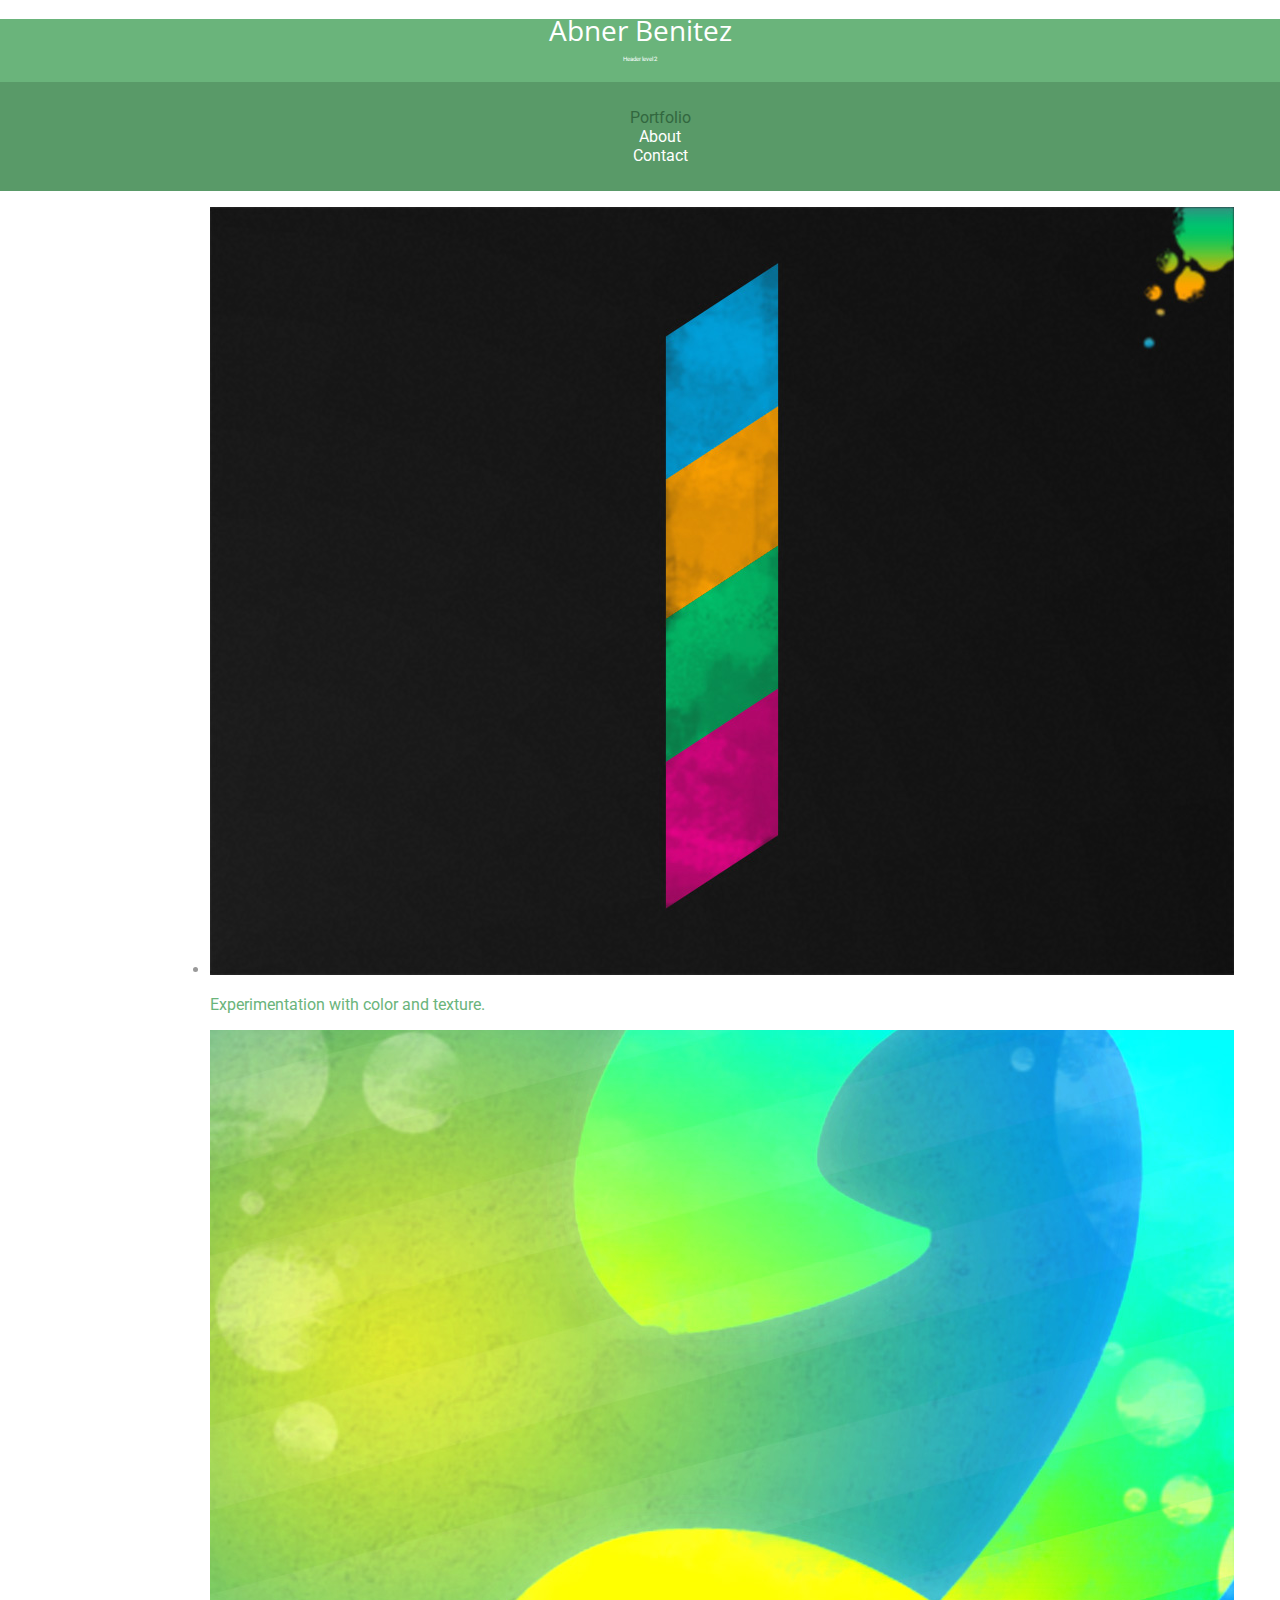
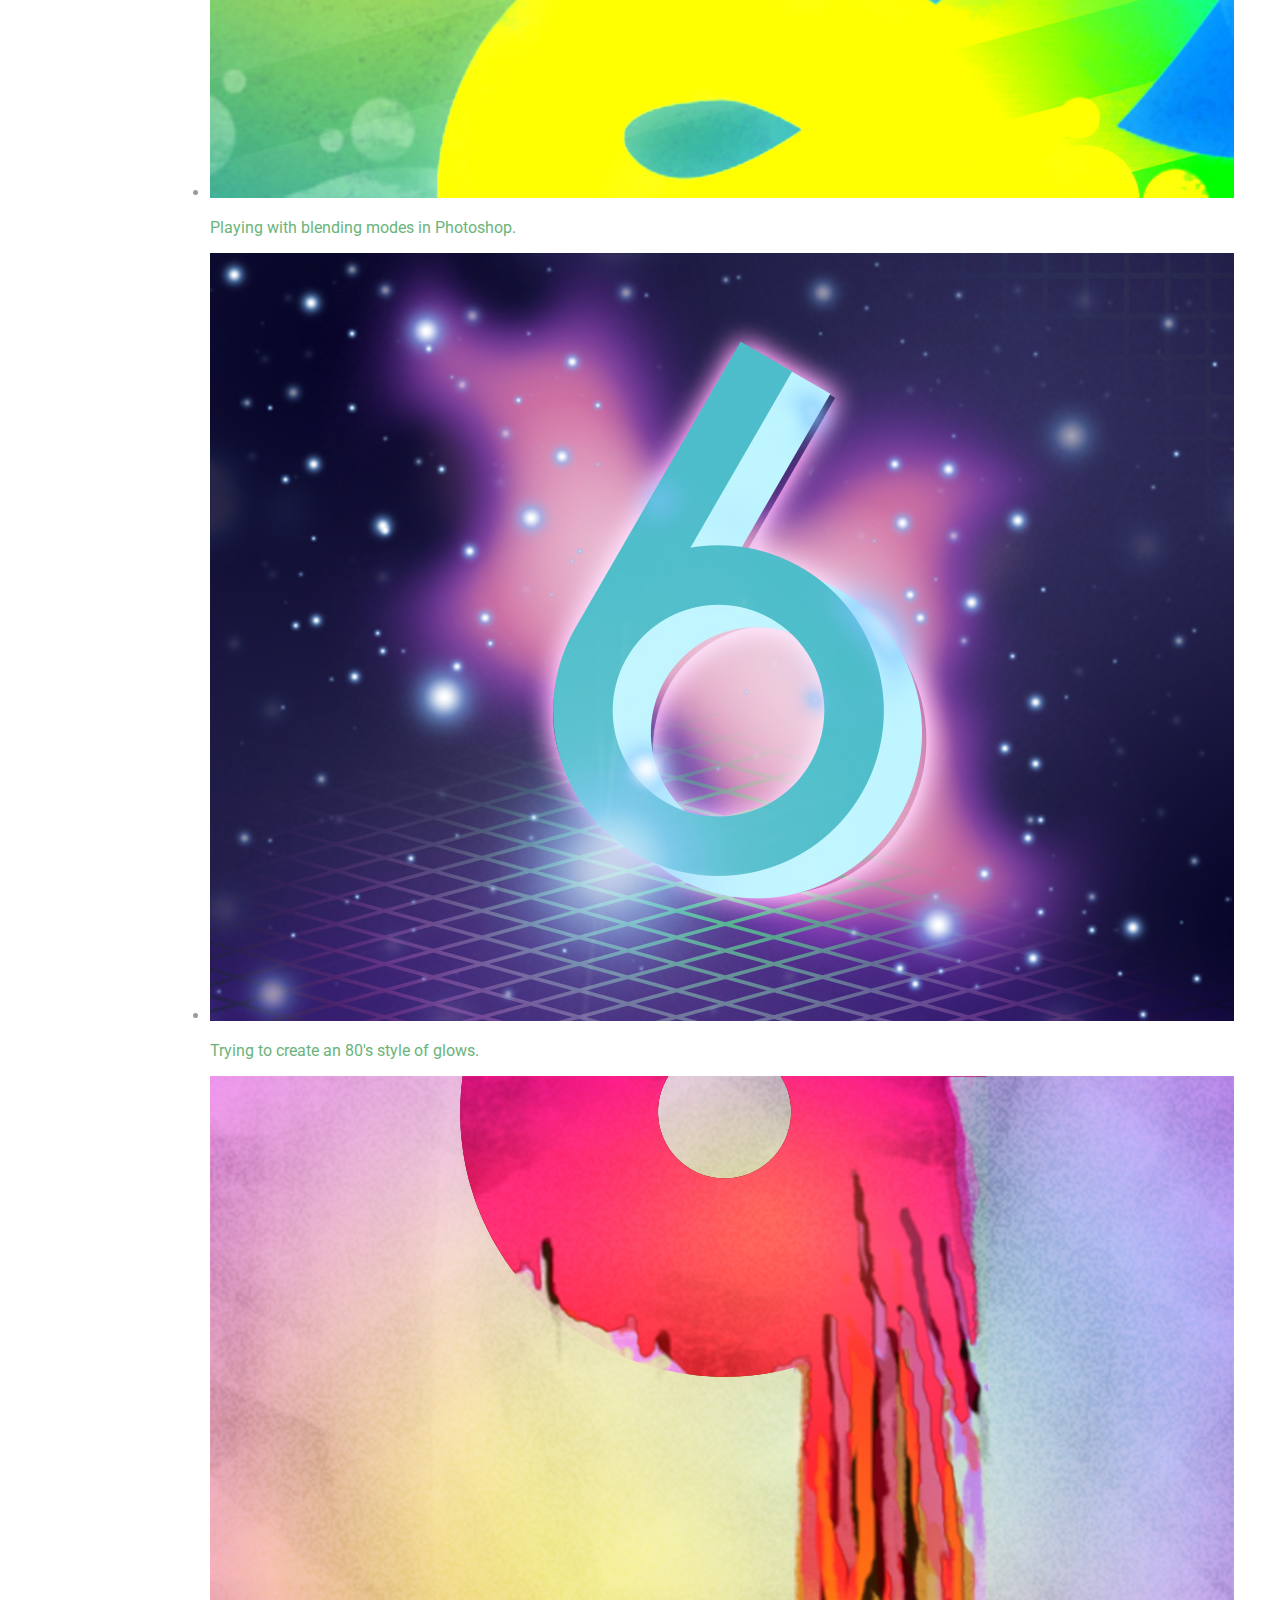
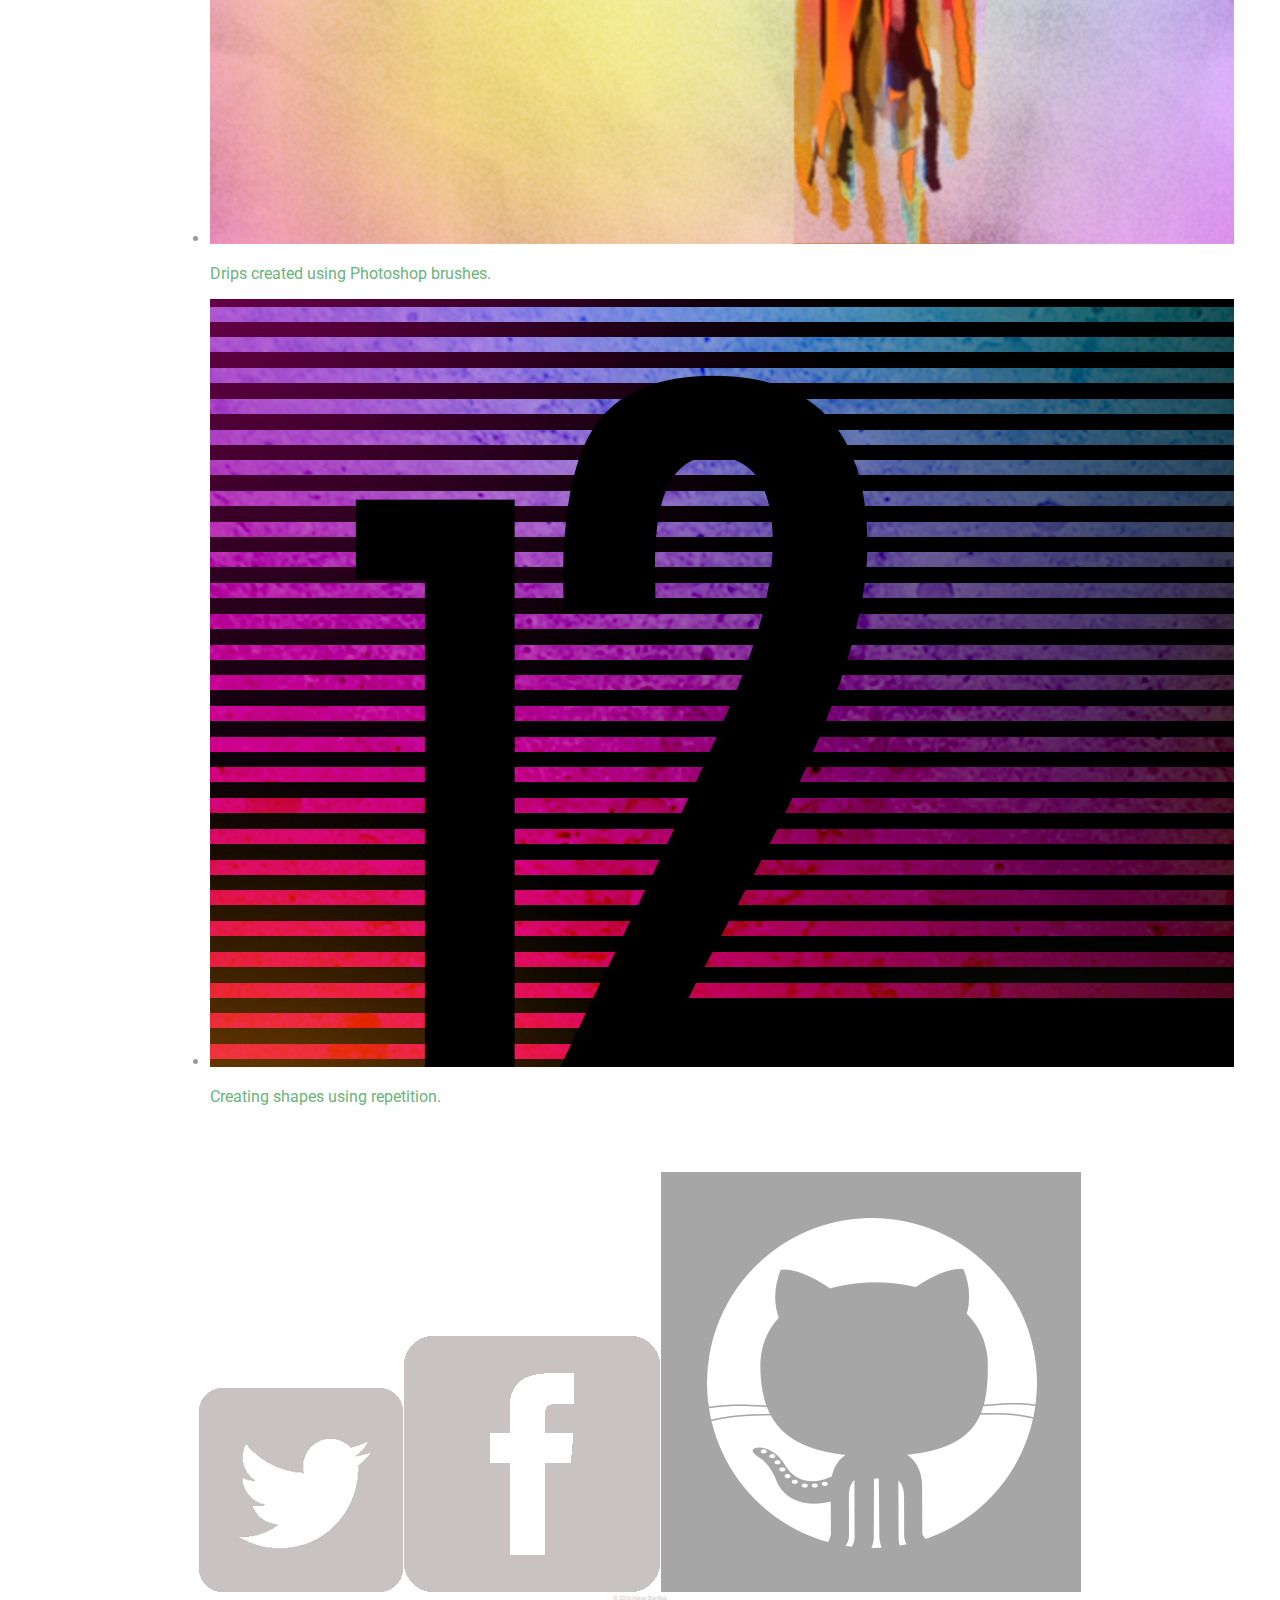
==== index.html @ 10f410db "Init commit" ====
<!DOCTYPE html>
<html>
  <head>
    <meta charset="utf-8">
    <title>Abner Benitez | Title</title>
    <link rel="stylesheet" href="css/normalize.css">
		<link href="https://fonts.googleapis.com/css?family=Open+Sans:400,400i,700,700i,800|Roboto" rel="stylesheet">
    <link rel="stylesheet" href="css/main.css">
  </head>
  <body>
    <header>
      <a href="index.html" id="logo">
        <h1>Abner Benitez</h1>
        <h2>Header level 2</h2>
      </a>
      <nav>
        <ul>
          <li><a href="index.html" class="selected">Portfolio</a></li>
          <li><a href="about.html">About</a></li>
          <li><a href="contact.html">Contact</a></li>
        </ul>
      </nav>
    </header>
    <div id="wrapper">
      <section>
        <ul>
          <li>
            <a href="img/numbers-01.jpg">
              <img src="img/numbers-01.jpg" alt="">
              <p>Experimentation with color and texture.</p>
            </a>
          </li>
          <li>
            <a href="img/numbers-02.jpg">
              <img src="img/numbers-02.jpg" alt="">
              <p>Playing with blending modes in Photoshop.</p>
            </a>
          </li>
          <li>
            <a href="img/numbers-06.jpg">
              <img src="img/numbers-06.jpg" alt="">
              <p>Trying to create an 80's style of glows.</p>
            </a>
          </li>
          <li>
            <a href="img/numbers-09.jpg">
              <img src="img/numbers-09.jpg" alt="">
              <p>Drips created using Photoshop brushes.</p>
            </a>
          </li>
          <li>
            <a href="img/numbers-12.jpg">
              <img src="img/numbers-12.jpg" alt="">
              <p>Creating shapes using repetition.</p>
            </a>
          </li>
        </ul>
      </section>
      <footer>
        <a href="http://twitter.com/abnerd_3"><img src="img/twitter-wrap.png" alt="Twitter Logo"></a>
        <a href="http://facebook.com/"><img src="img/facebook-wrap.png" alt="Facebook Logo"></a>
        <a href="http://github.com/Abner3"><img src="img/github-wrap.png" alt="GitHub Logo"></a>
        <p>&copy; 2016 Abner Benitez</p>
      </footer>
    </div>
  </body>
</html>
---- css/main.css ----
/*************************
GENERAL
*************************/

body
{
	font-family: 'Roboto', sans-serif;
}

#wrapper {
  max-width: 940px;
  margin: 0 auto;
  padding: 0 5%;
}

a {
  text-decoration: none;
}



/*************************
HEADING
*************************/

#logo {
  text-align: center;
  margin: 0;
}

h1
{
	font-family: 'Open Sans', sans-serif;
	margin: 15px, 0;
	font-size: 1.75em;
	font-weight: normal;
	line-height: 0.8em;
}

h2
{
	font-size: 0.05em;
	margin: -5px 0 0;
	font-weight: normal;
}



/*************************
FOOTER
*************************/

footer
{
	font-size: 0.05em;
	text-align: center;
	padding-top: 50px;
	color: #ccc;
}



/*************************
NAVIGATION
*************************/

nav
{
	text-align: center;
	padding: 10px 0;
	margin: 20px 0 0;
}



/*************************
COLORS
*************************/

/* site body */
body
{
	background-color: #fff;
	color: #999;
}

/* green header */
header {
	background: #6ab47b;
	border-color: #599a68;
}

/* nav background on mobile */
nav
{
	background: #599a68;
}

/* logo text */
h1, h2 {
  color: #fff;
}

/* links */
a {
  color: #6ab47b;
}

/* nav link */
nav a, nav a:visited
{	
	color: #fff;
}

/* selected nav link */
nav a.selected, nav a:hover
{
	color: #32673f;
}
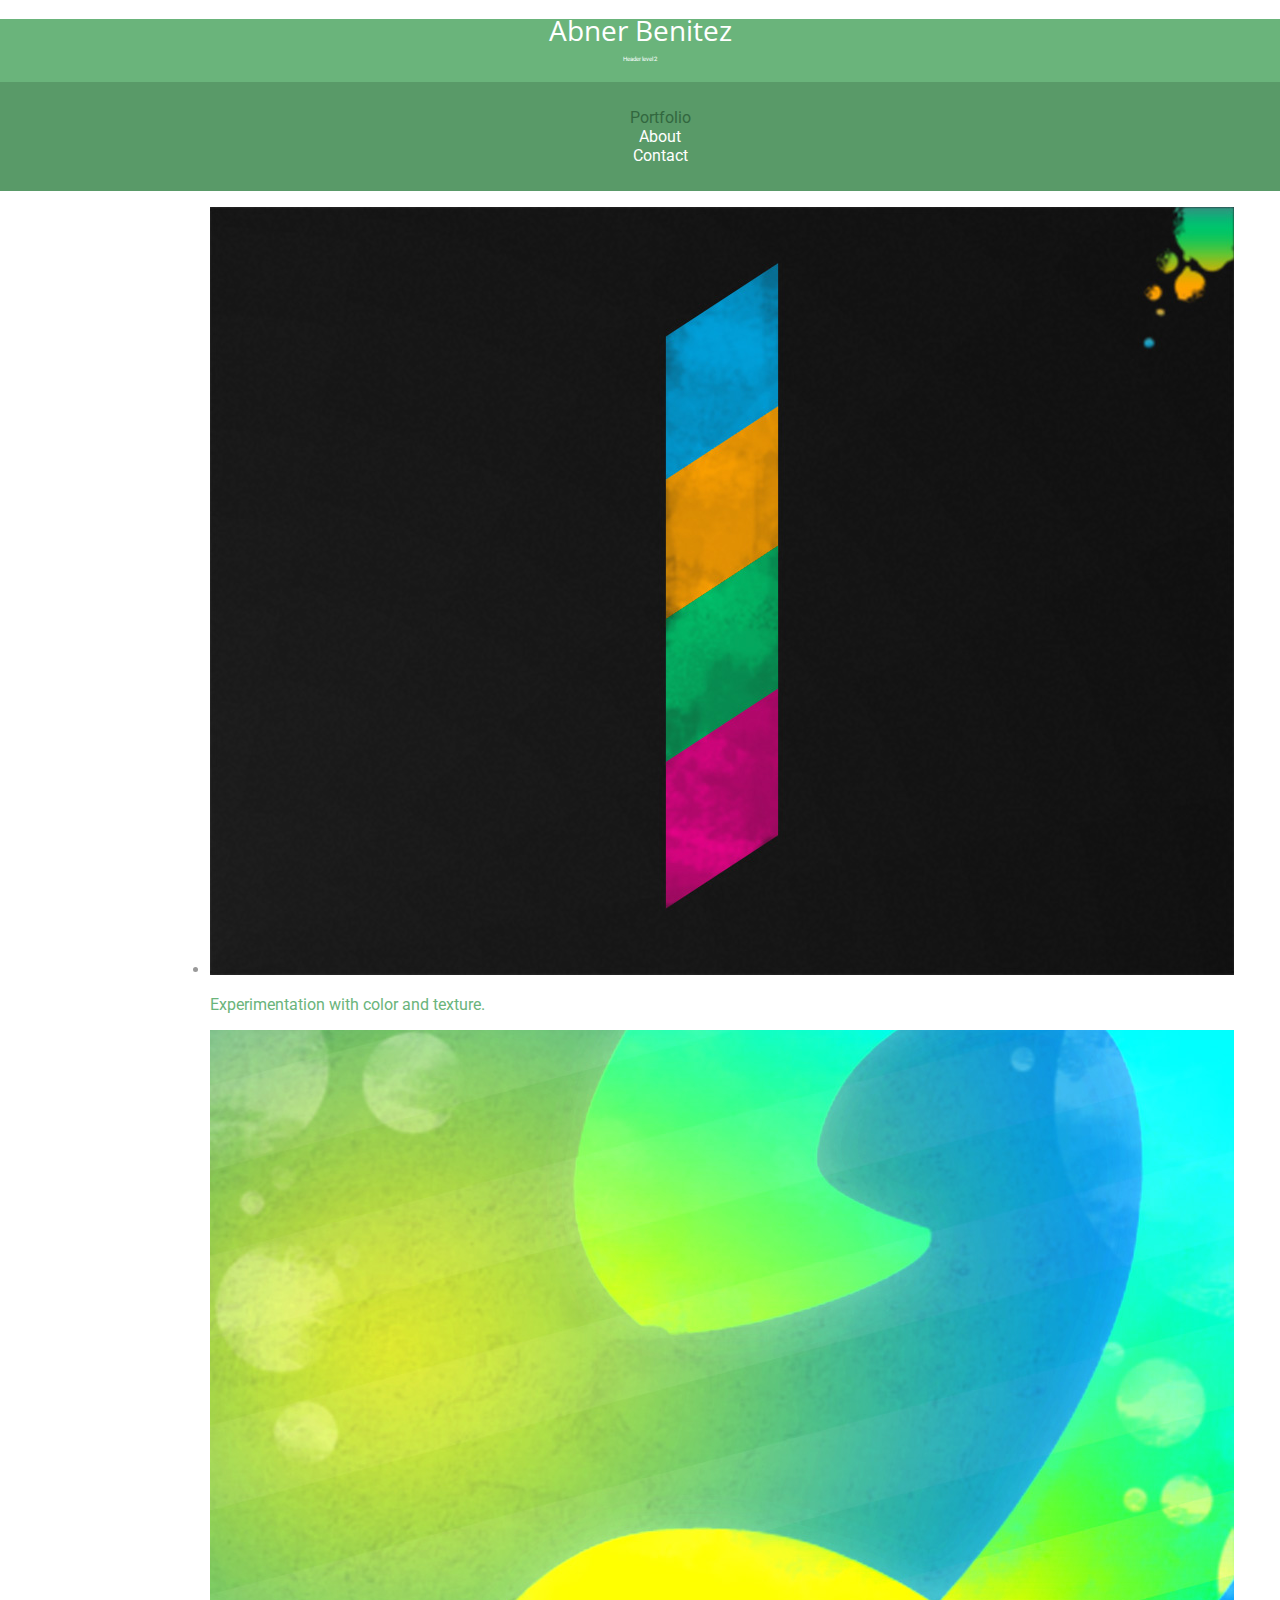
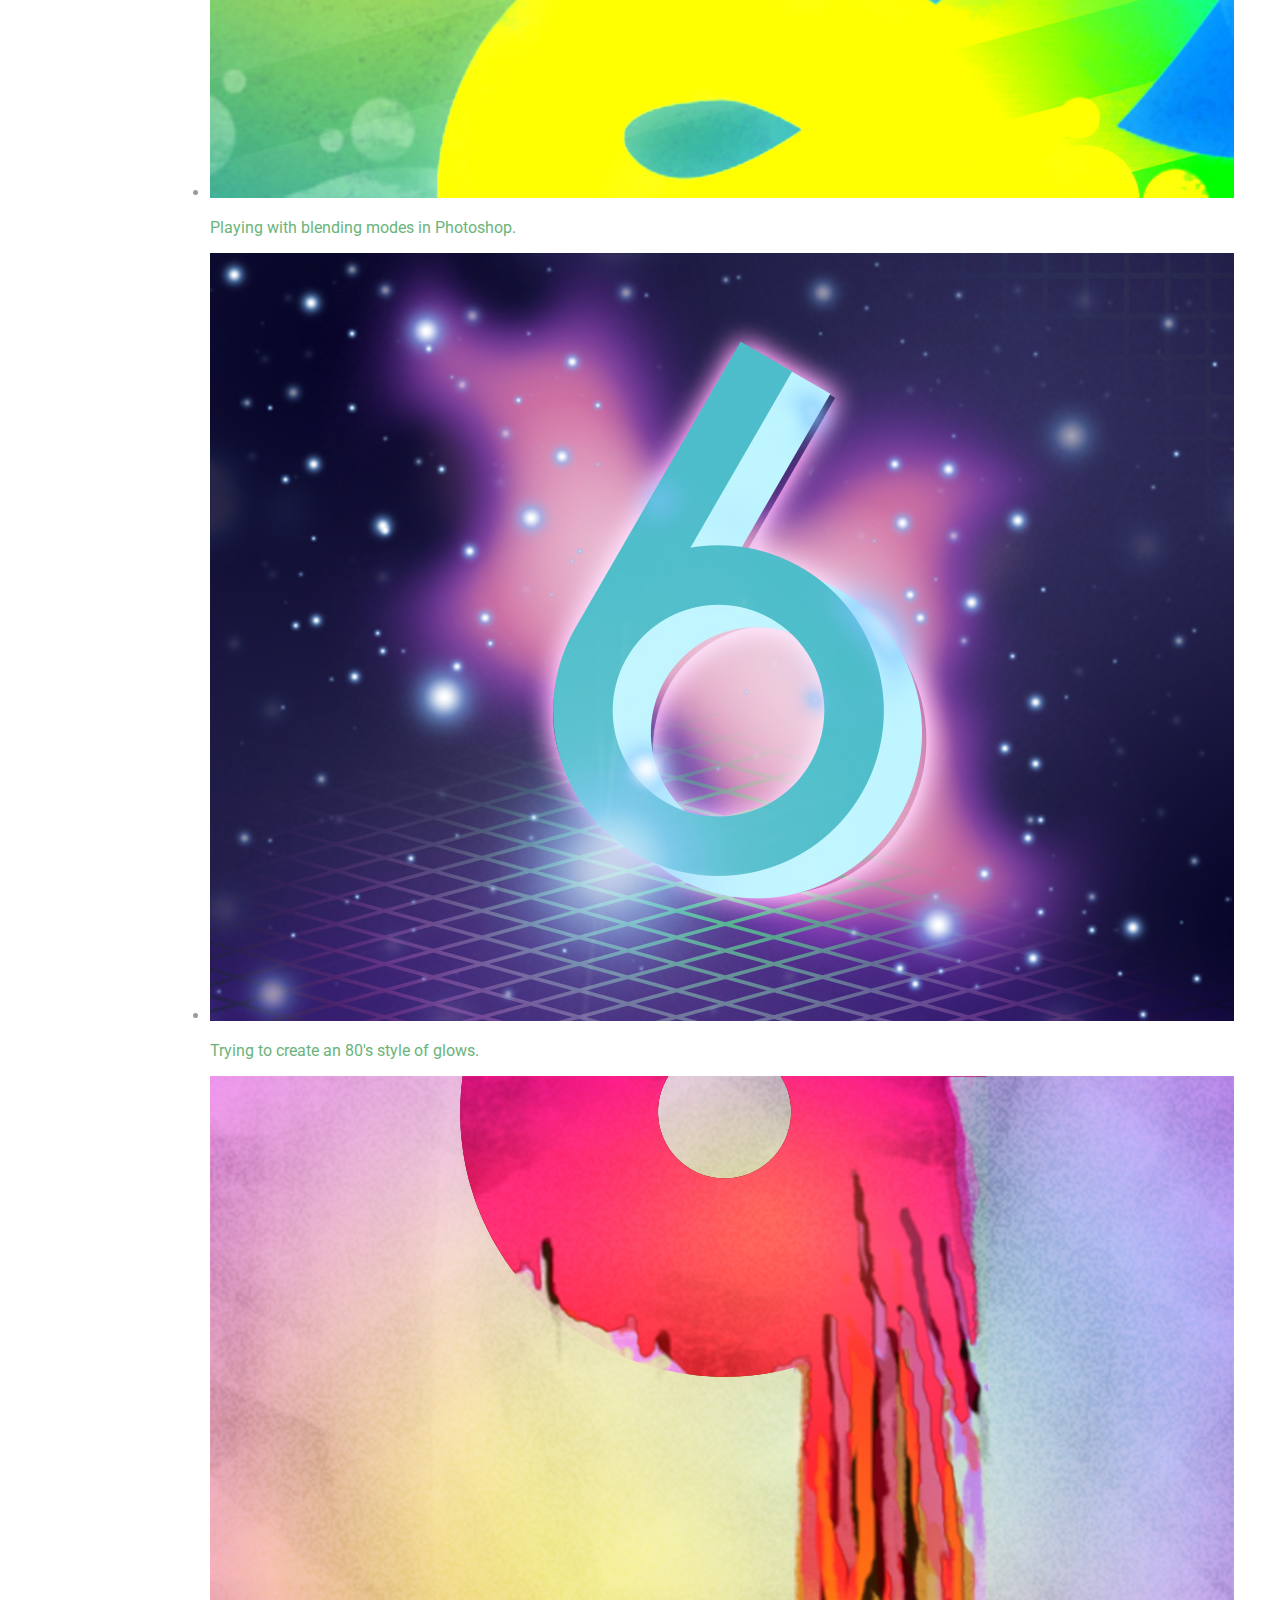
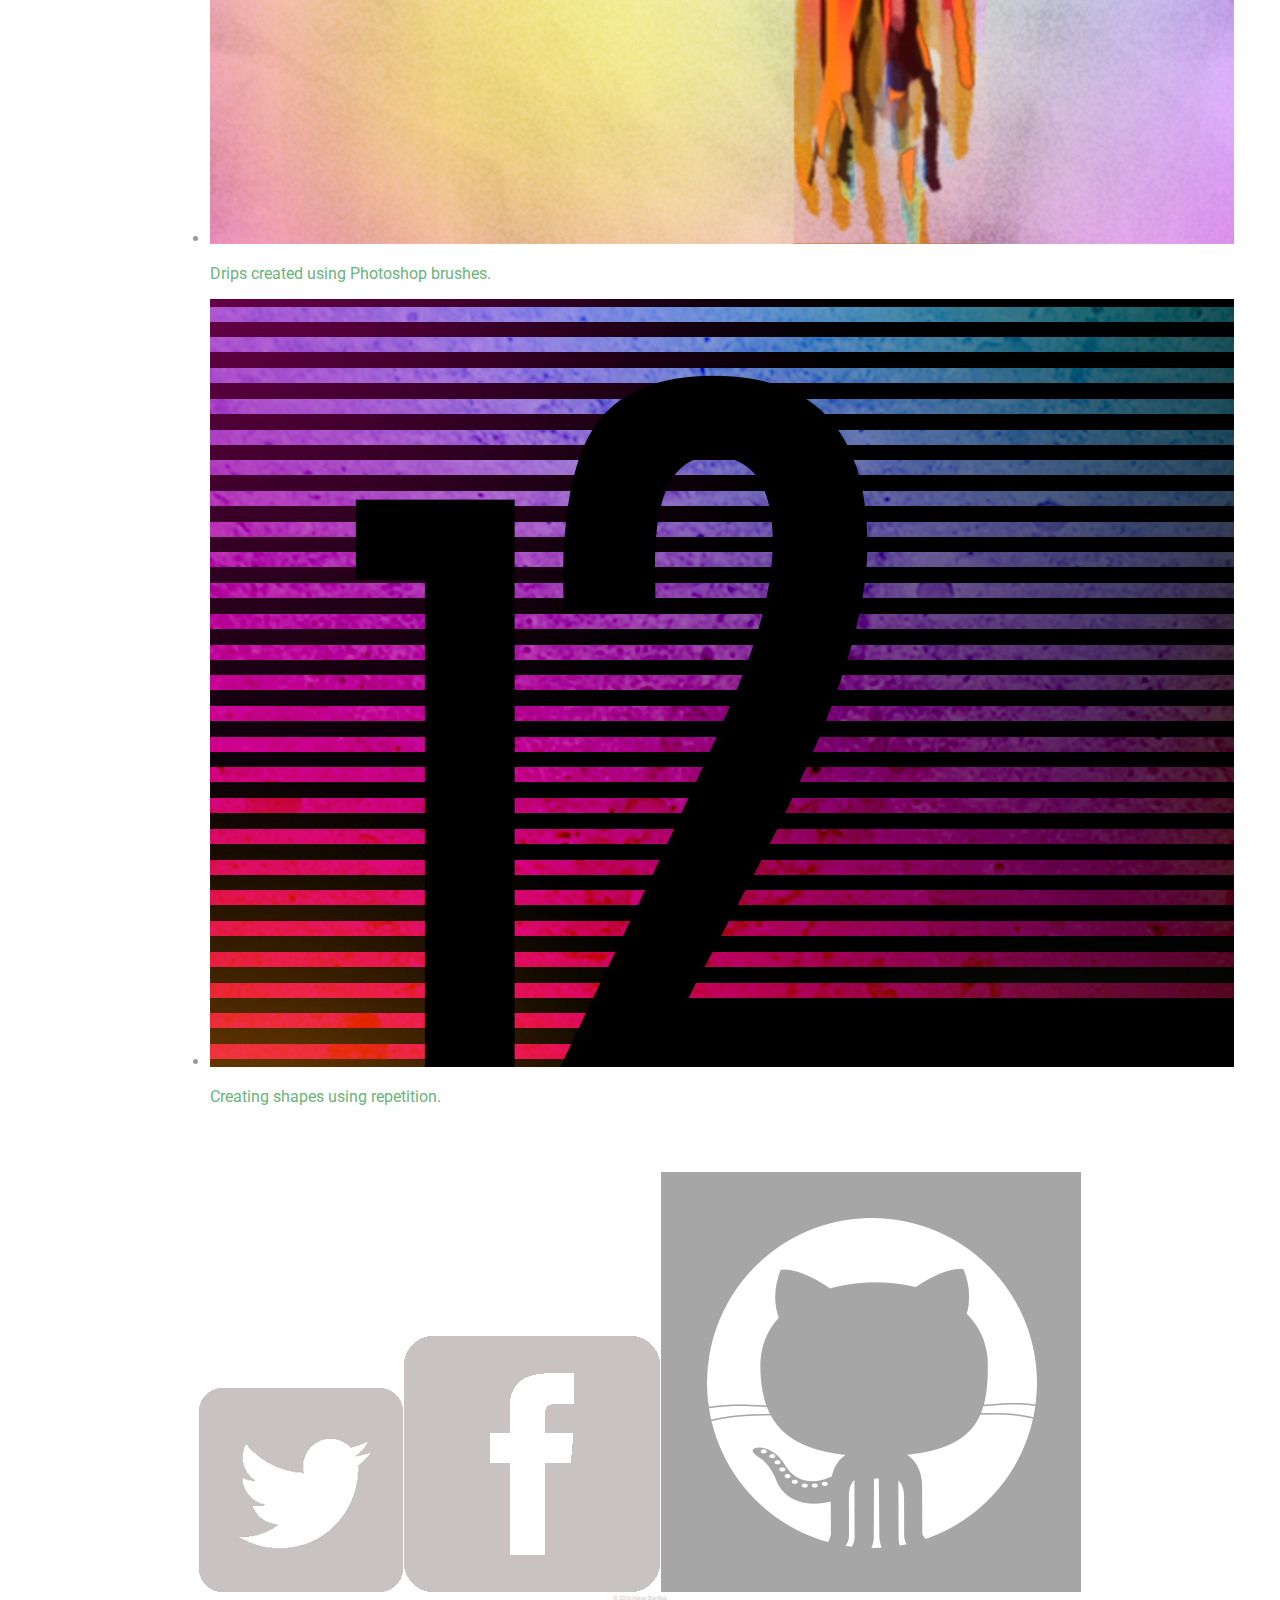
==== commit 78007b2d: "Discord test" ====
--- a/index.html
+++ b/index.html
@@ -61,7 +61,8 @@
         <a href="http://facebook.com/"><img src="img/facebook-wrap.png" alt="Facebook Logo"></a>
         <a href="http://github.com/Abner3"><img src="img/github-wrap.png" alt="GitHub Logo"></a>
         <p>&copy; 2016 Abner Benitez</p>
+        <iframe src="https://discordapp.com/widget?id=196096357147213824&theme=dark" width="350" height="500" allowtransparency="true" frameborder="0"></iframe>
       </footer>
     </div>
   </body>
-</html>+</html>
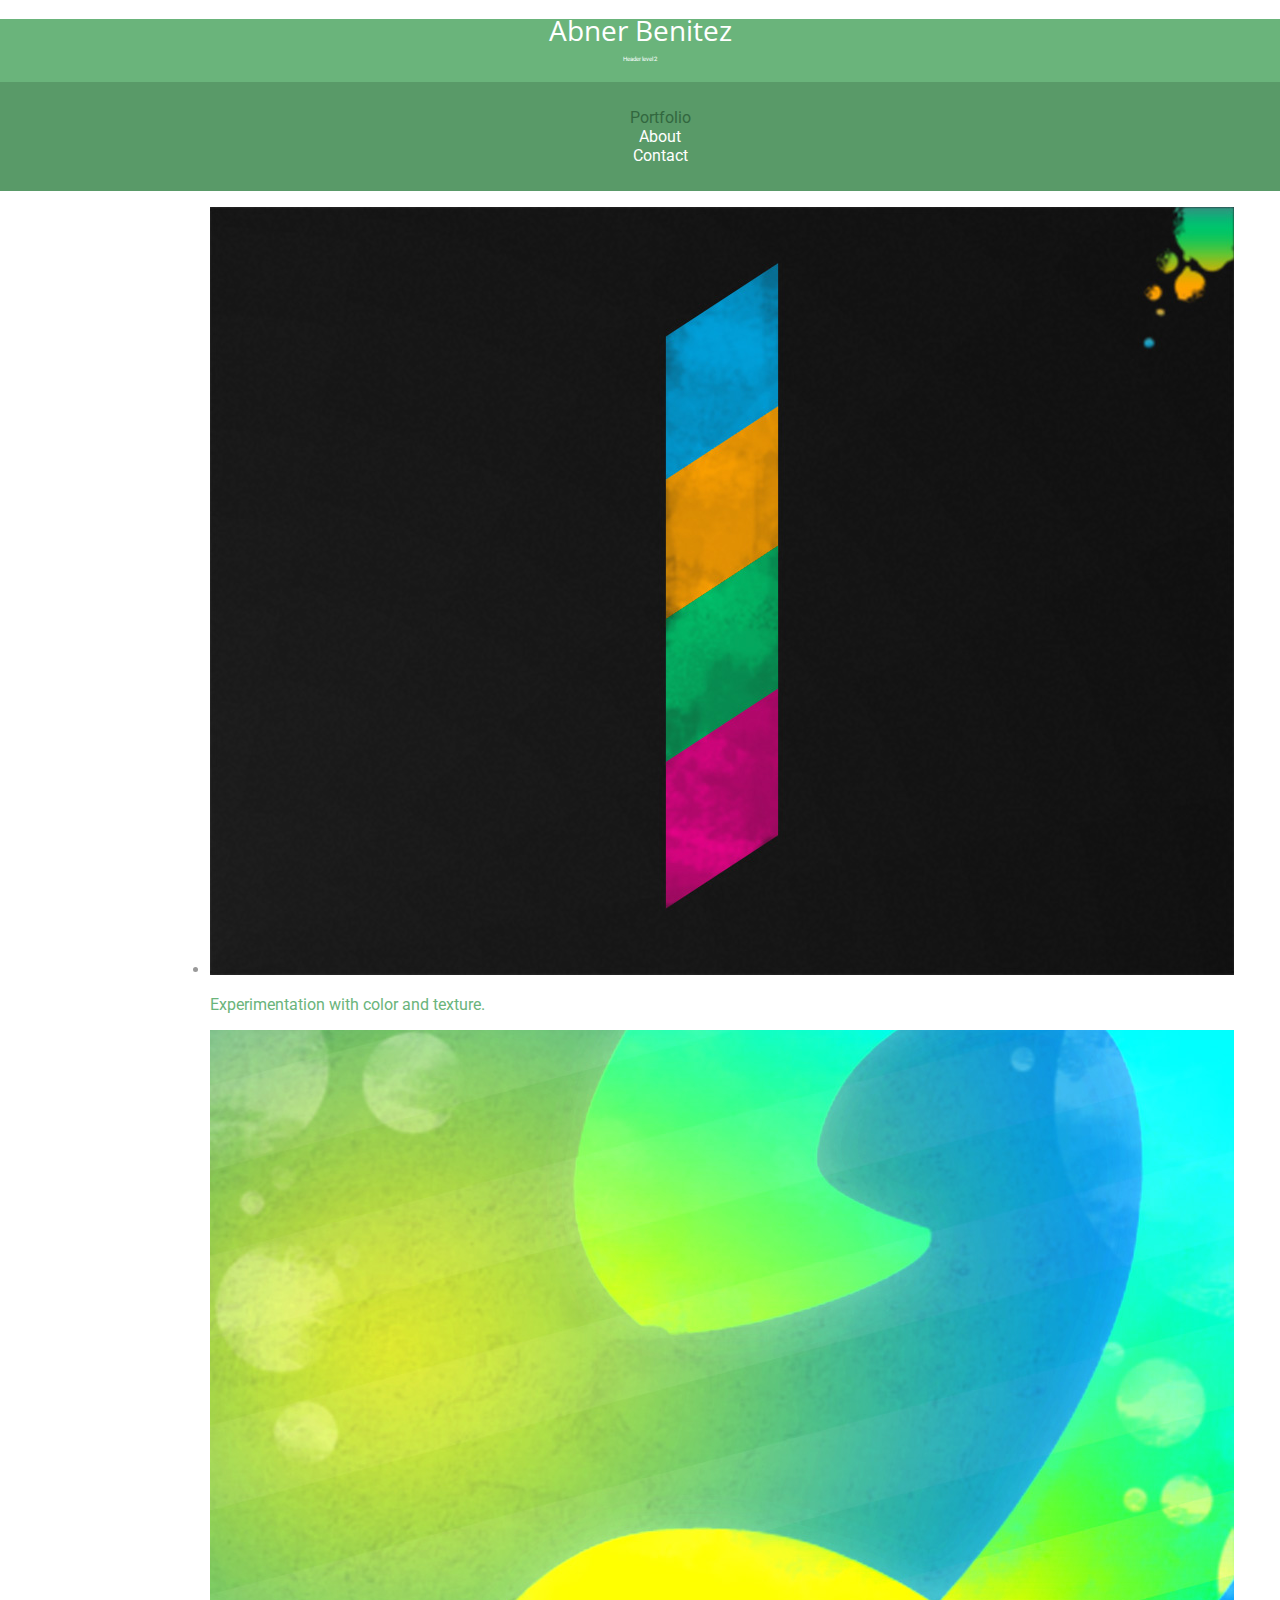
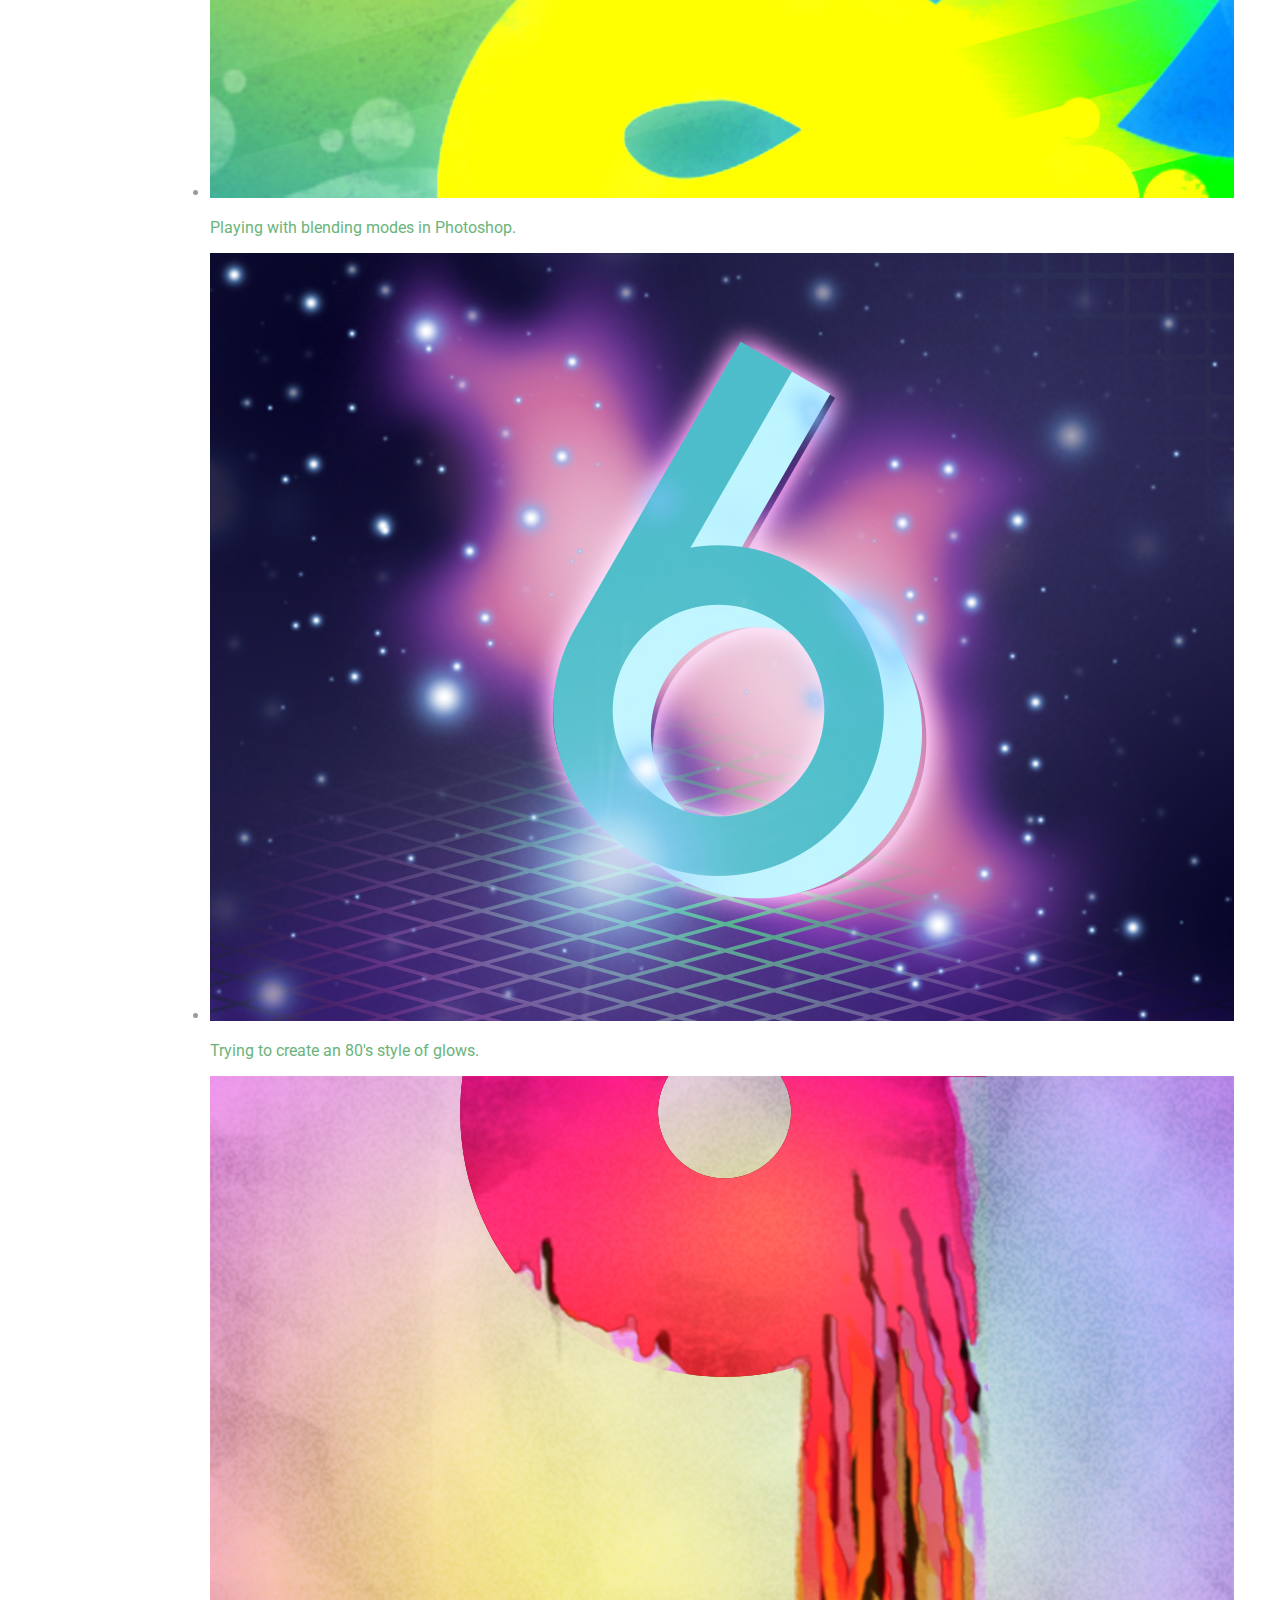
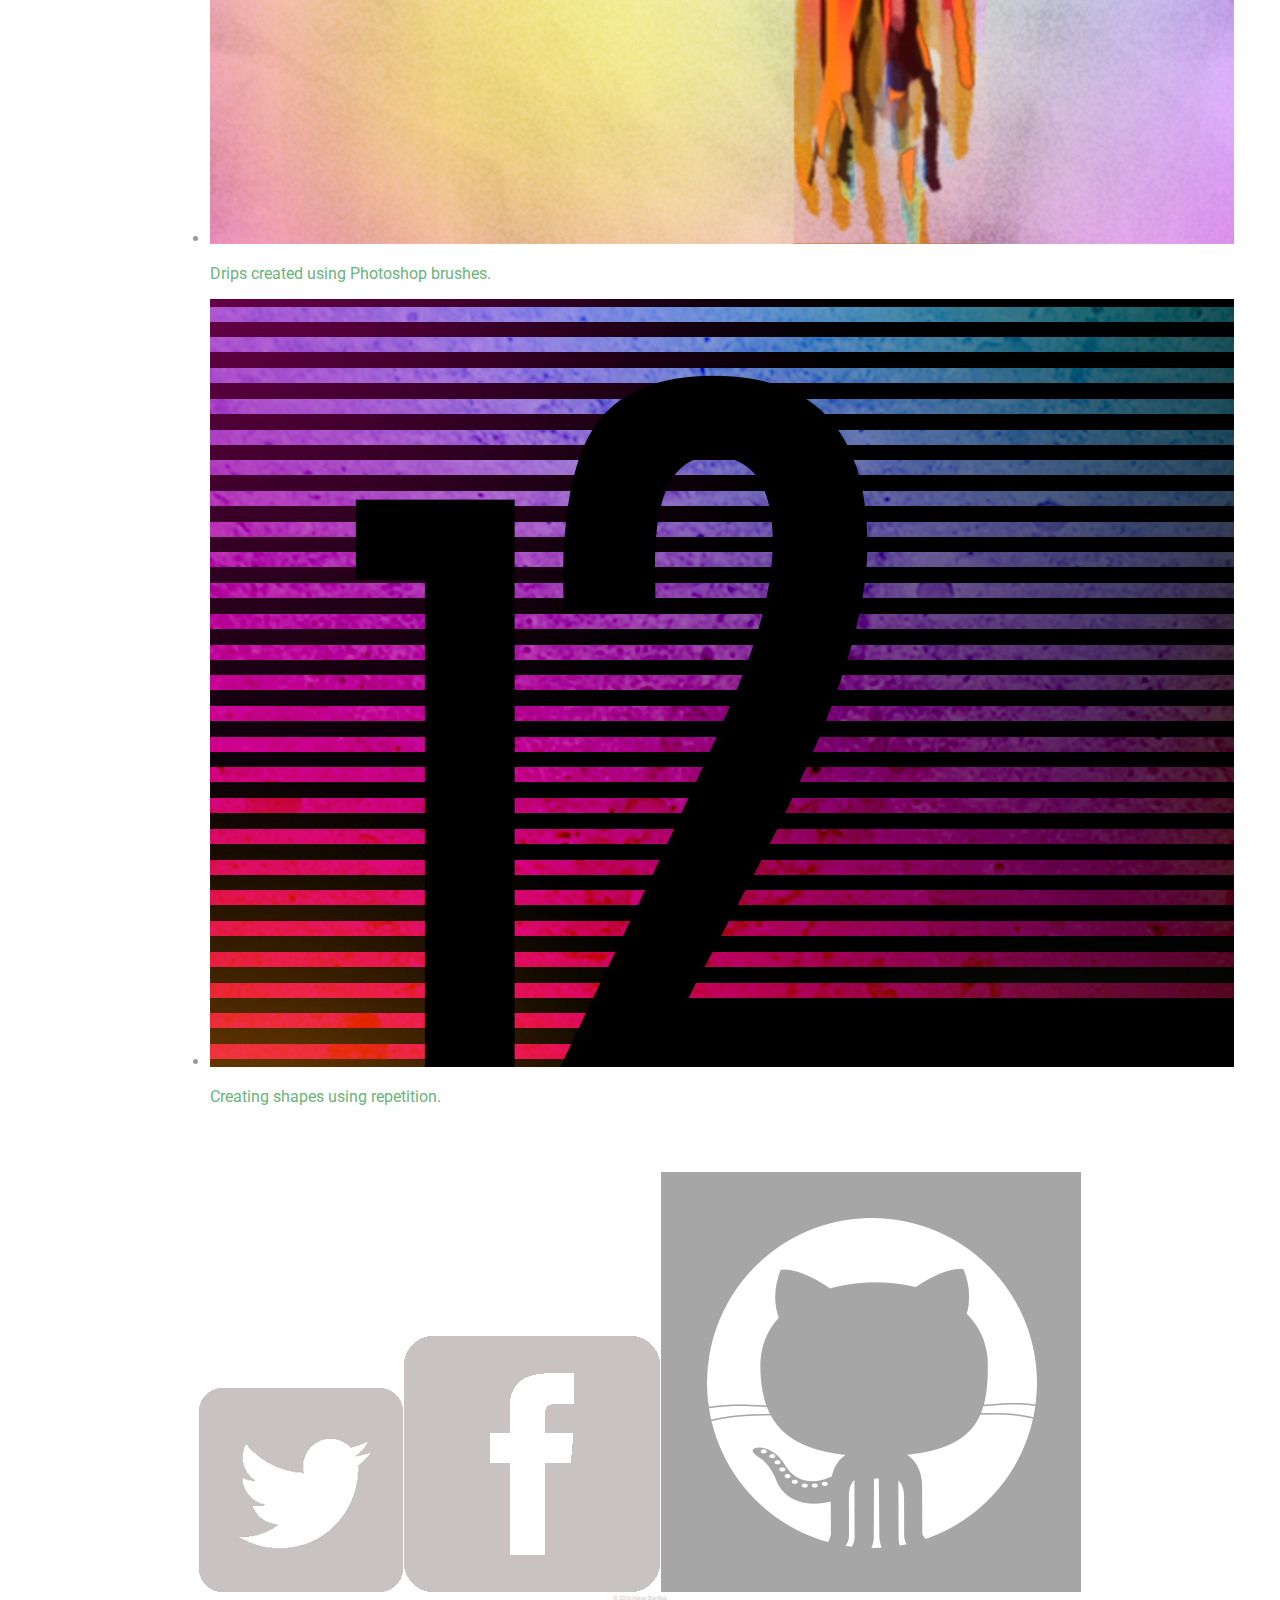
==== commit 2d8fc48e: "Revert "Discord test"" ====
--- a/index.html
+++ b/index.html
@@ -61,8 +61,7 @@
         <a href="http://facebook.com/"><img src="img/facebook-wrap.png" alt="Facebook Logo"></a>
         <a href="http://github.com/Abner3"><img src="img/github-wrap.png" alt="GitHub Logo"></a>
         <p>&copy; 2016 Abner Benitez</p>
-        <iframe src="https://discordapp.com/widget?id=196096357147213824&theme=dark" width="350" height="500" allowtransparency="true" frameborder="0"></iframe>
       </footer>
     </div>
   </body>
-</html>
+</html>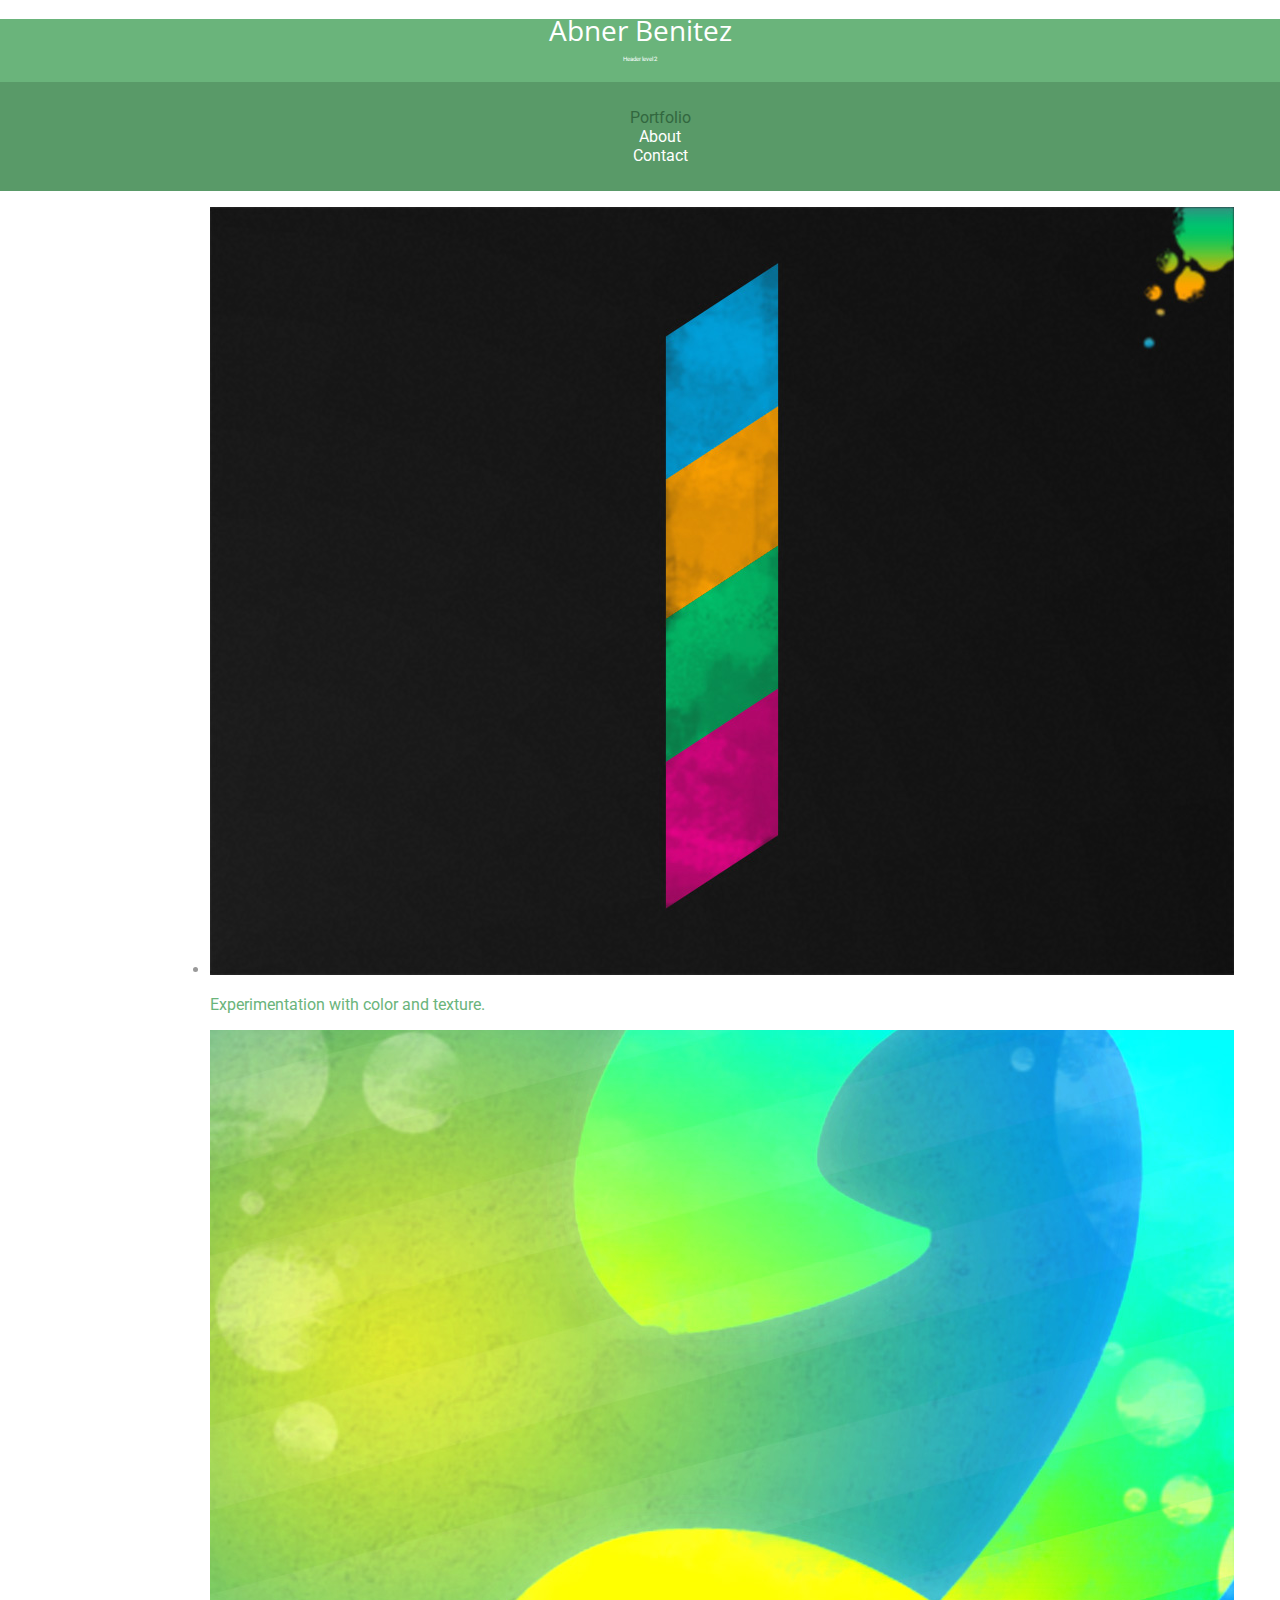
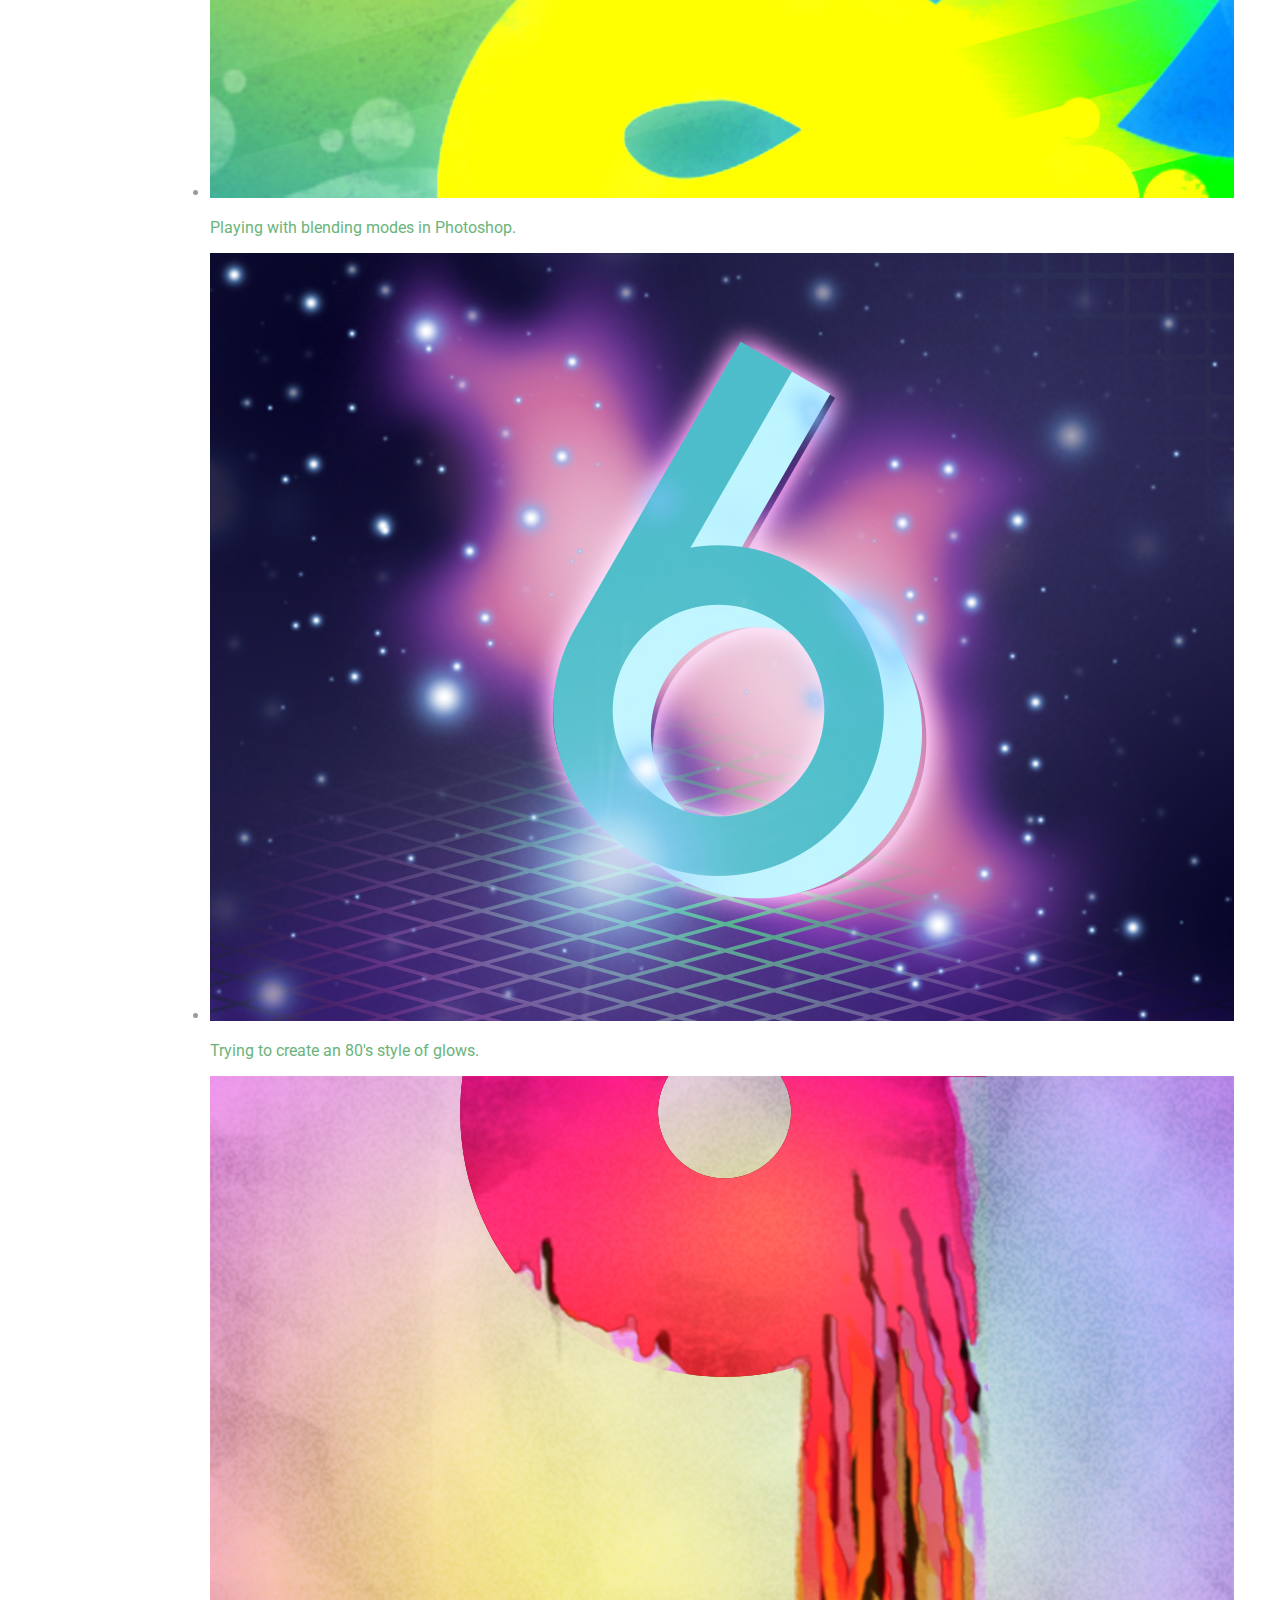
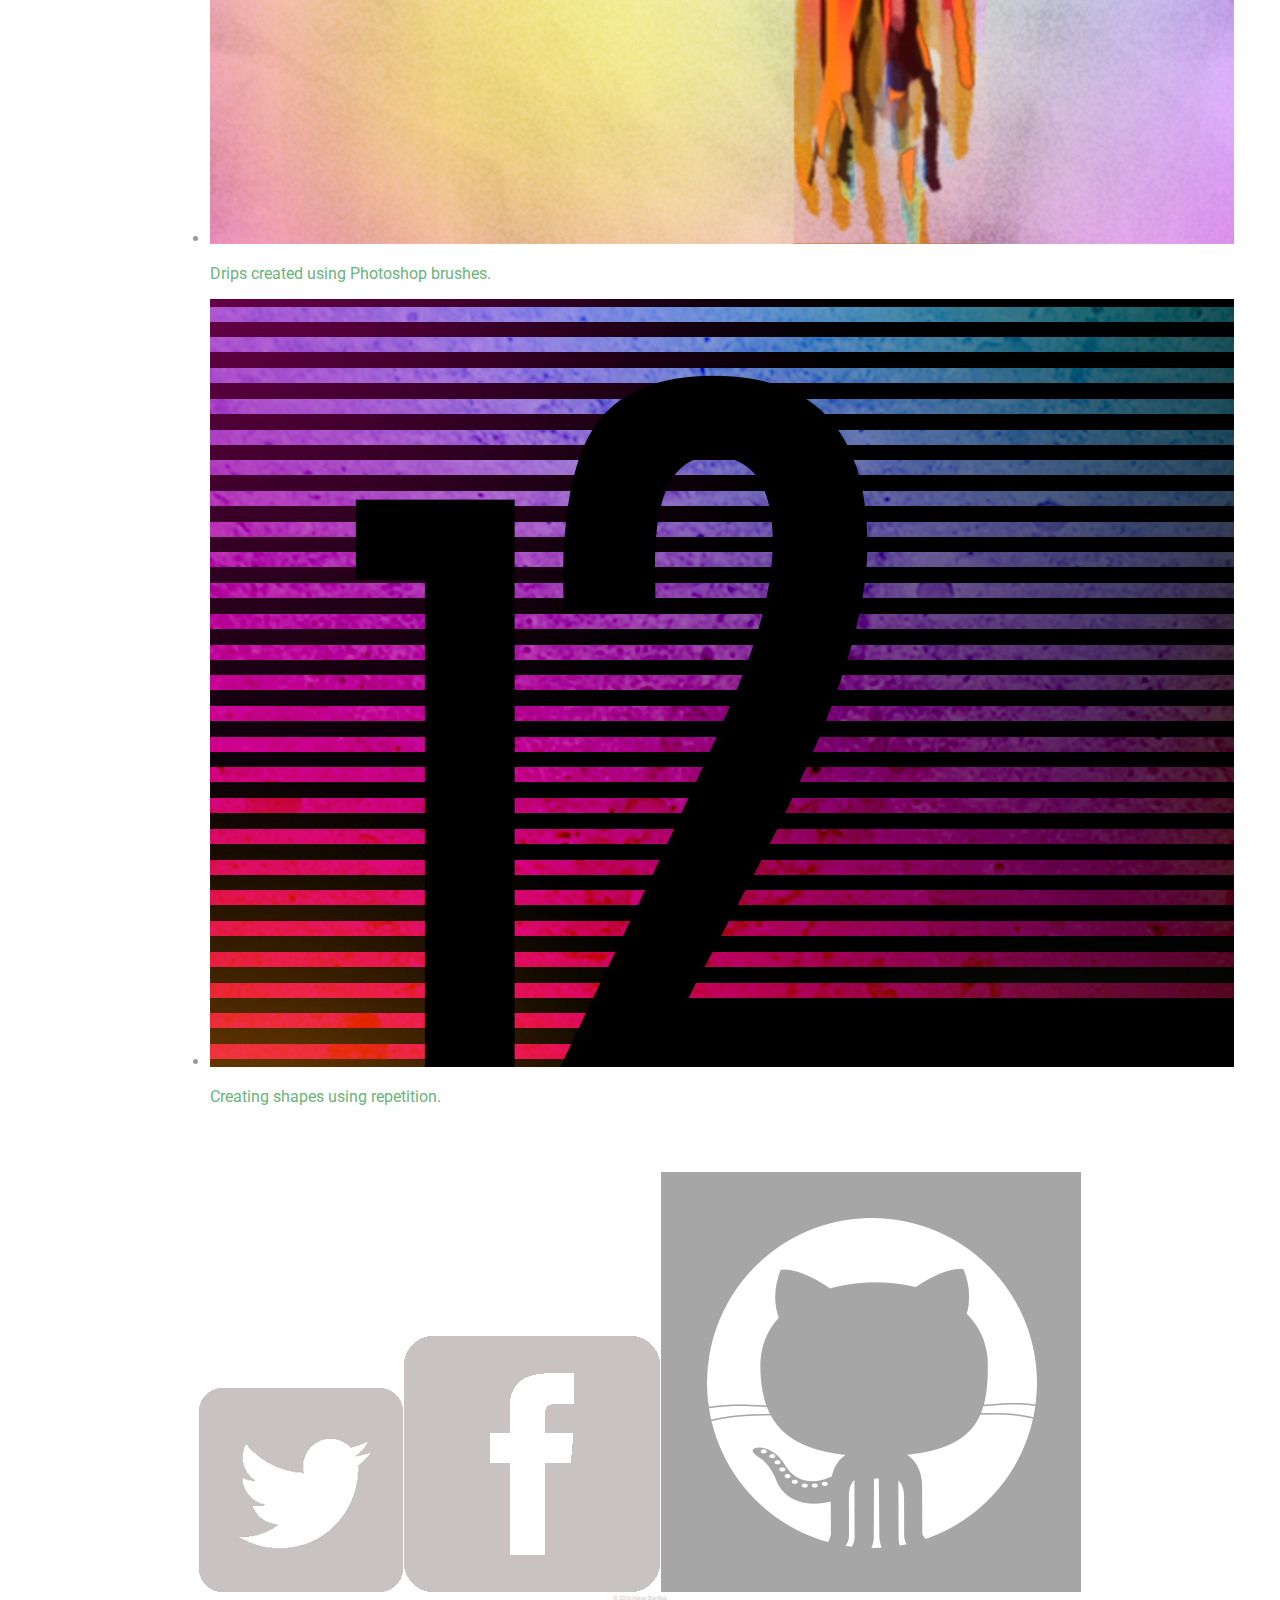
==== commit b261e88a: "Revert "Revert "Discord test""" ====
--- a/index.html
+++ b/index.html
@@ -61,7 +61,8 @@
         <a href="http://facebook.com/"><img src="img/facebook-wrap.png" alt="Facebook Logo"></a>
         <a href="http://github.com/Abner3"><img src="img/github-wrap.png" alt="GitHub Logo"></a>
         <p>&copy; 2016 Abner Benitez</p>
+        <iframe src="https://discordapp.com/widget?id=196096357147213824&theme=dark" width="350" height="500" allowtransparency="true" frameborder="0"></iframe>
       </footer>
     </div>
   </body>
-</html>+</html>
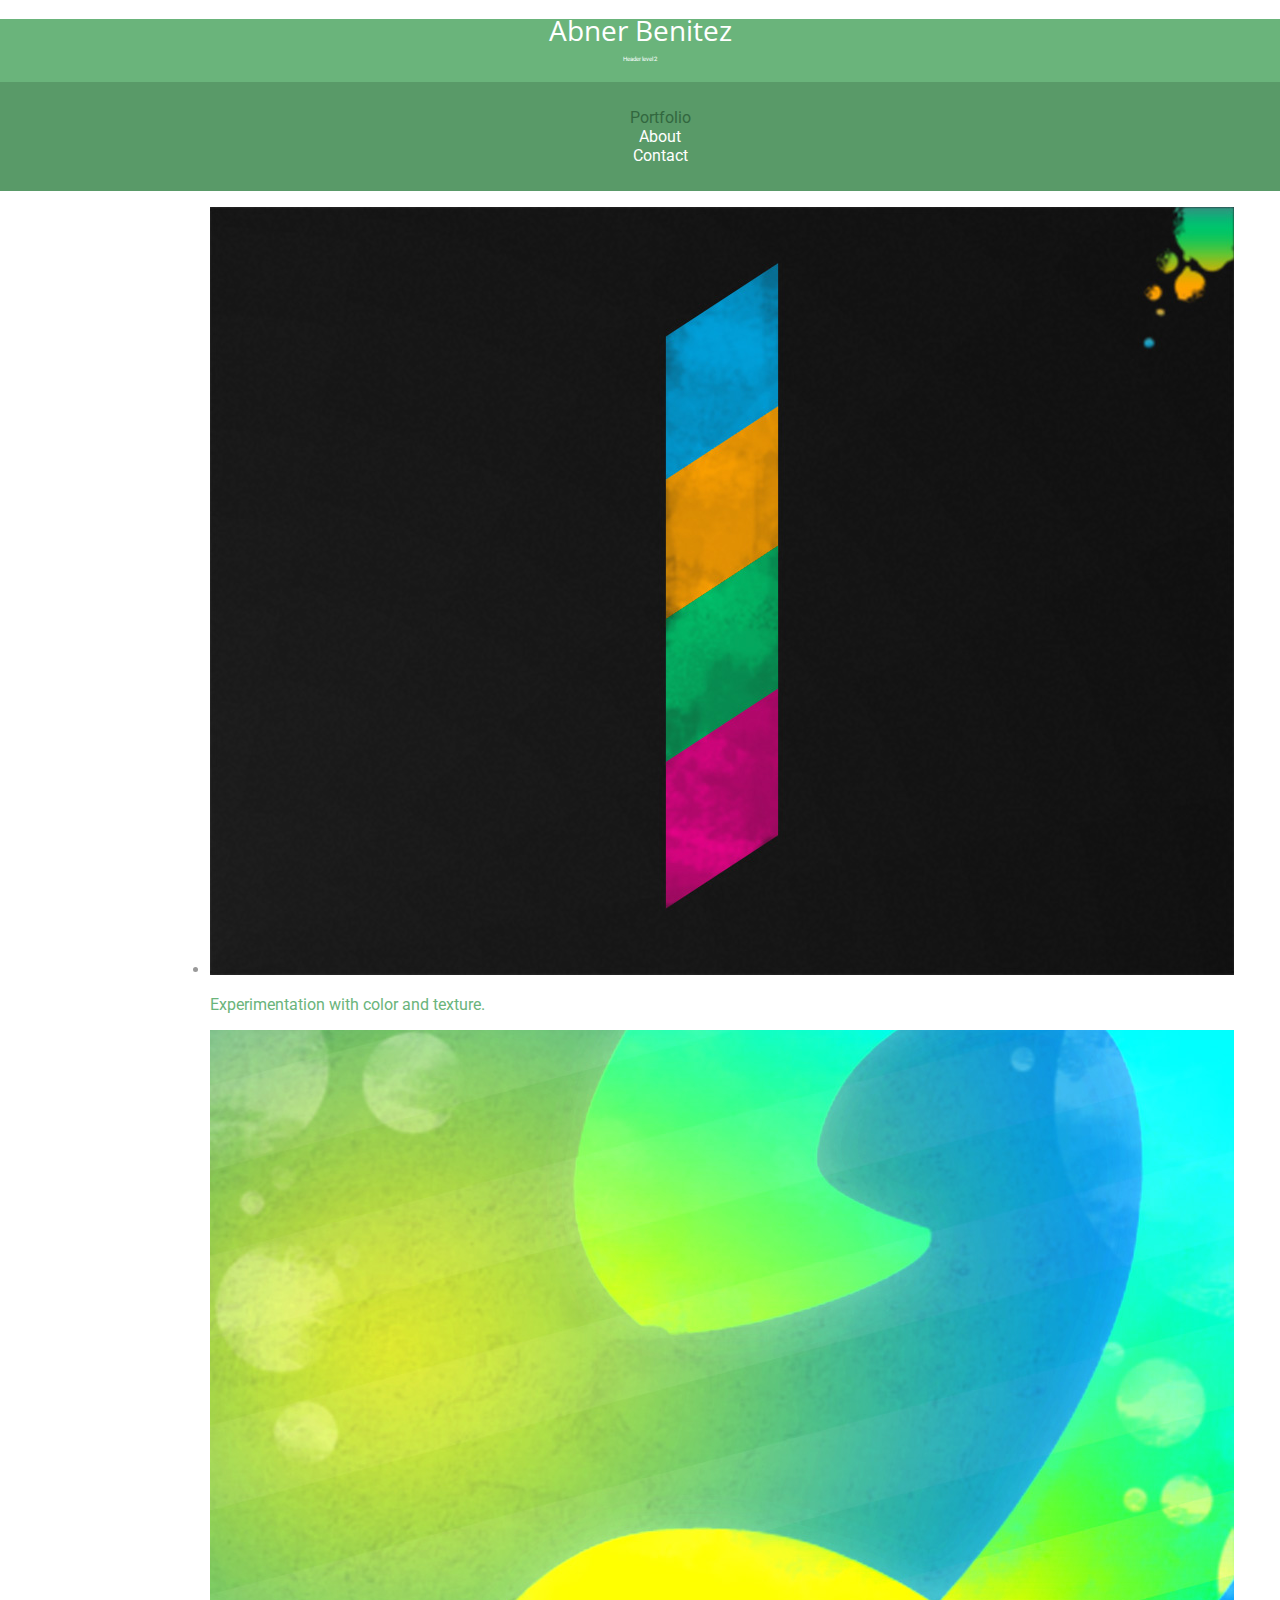
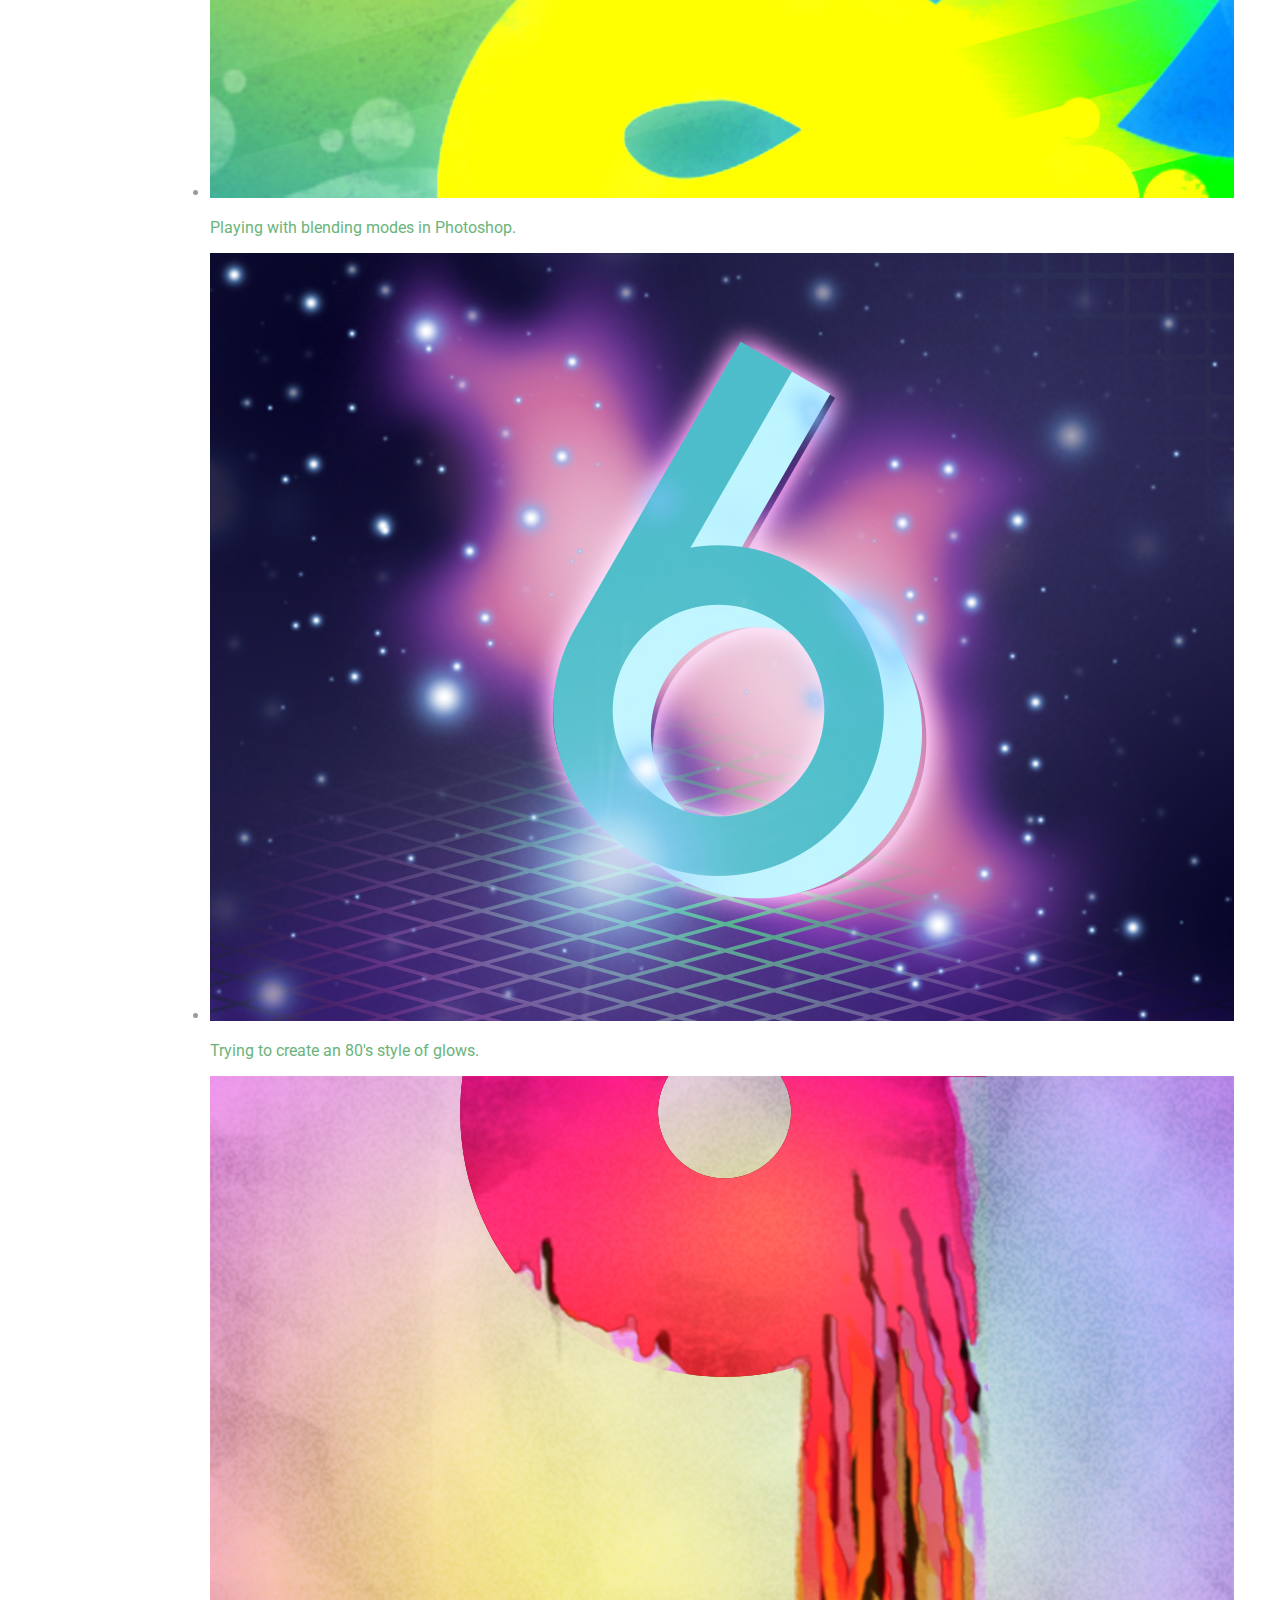
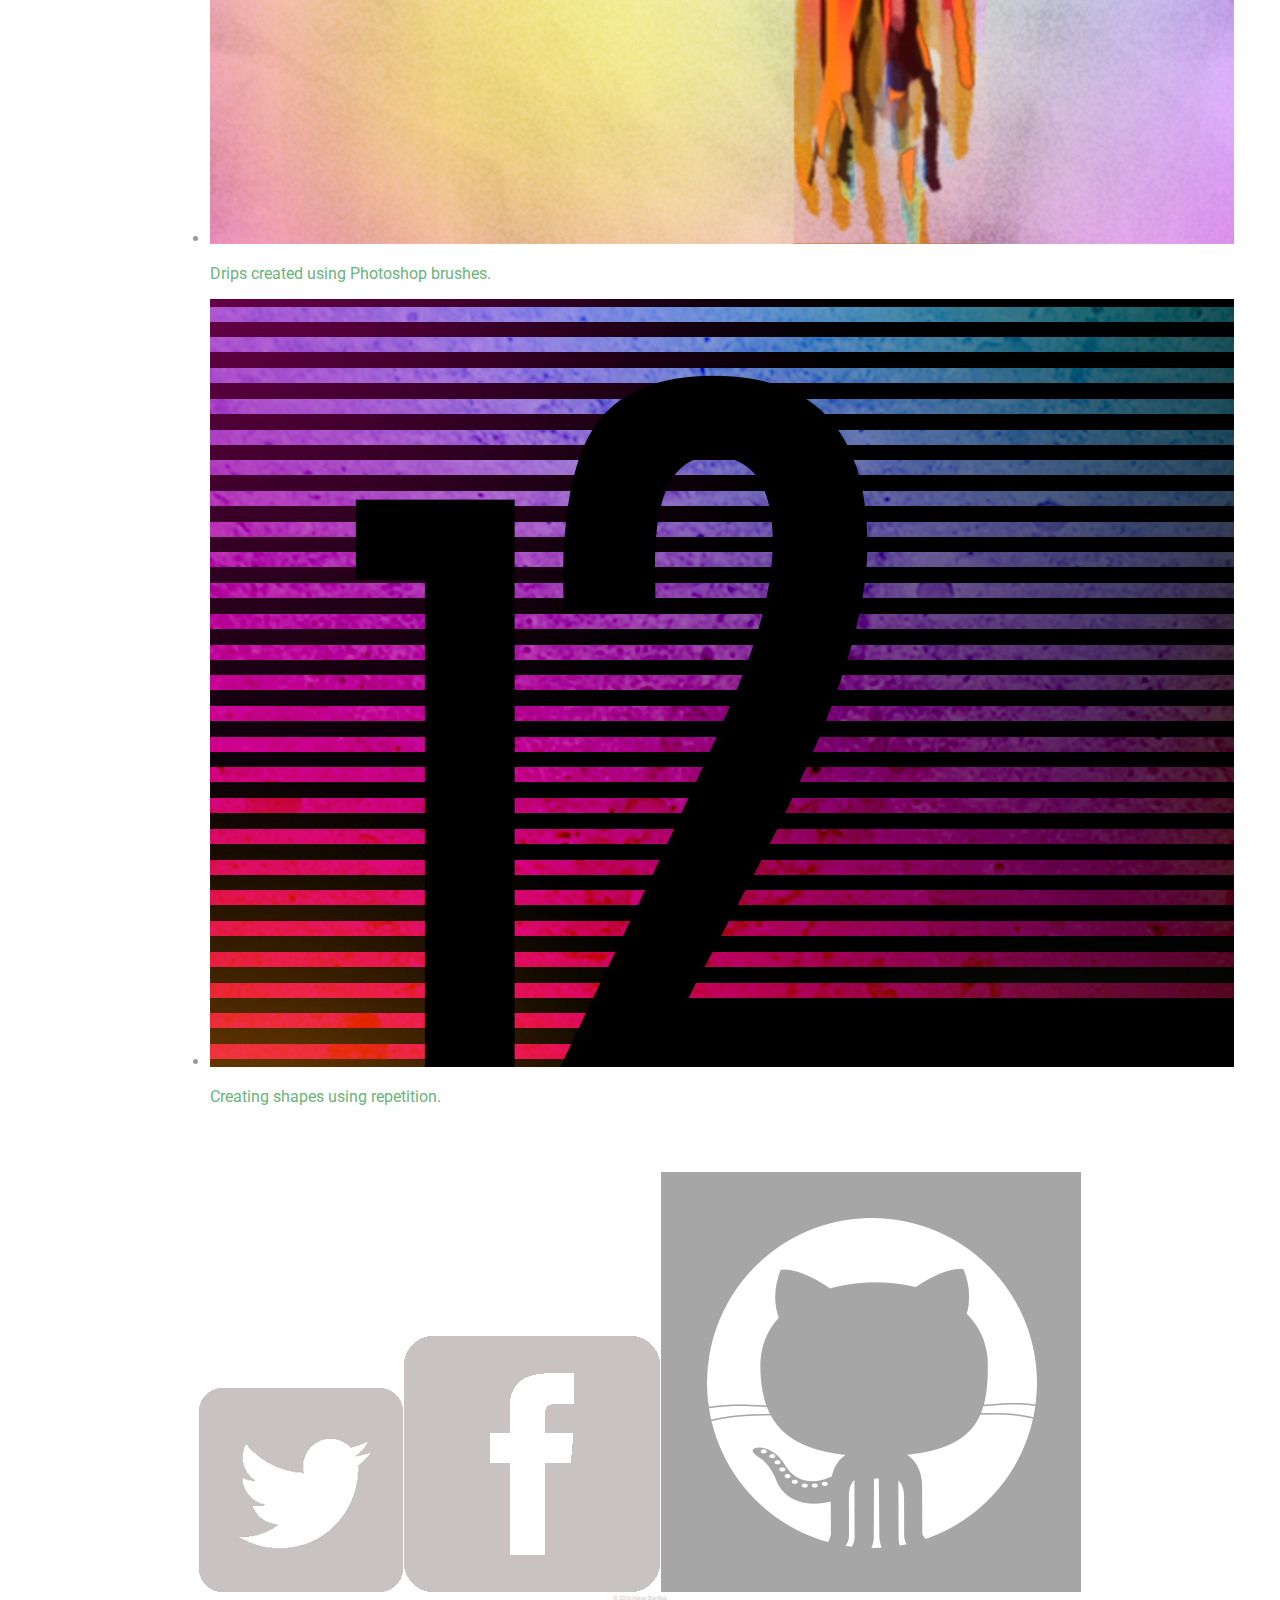
==== commit 7bad2ed4: "Revert "Revert "Revert "Discord test"""" ====
--- a/index.html
+++ b/index.html
@@ -61,8 +61,7 @@
         <a href="http://facebook.com/"><img src="img/facebook-wrap.png" alt="Facebook Logo"></a>
         <a href="http://github.com/Abner3"><img src="img/github-wrap.png" alt="GitHub Logo"></a>
         <p>&copy; 2016 Abner Benitez</p>
-        <iframe src="https://discordapp.com/widget?id=196096357147213824&theme=dark" width="350" height="500" allowtransparency="true" frameborder="0"></iframe>
       </footer>
     </div>
   </body>
-</html>
+</html>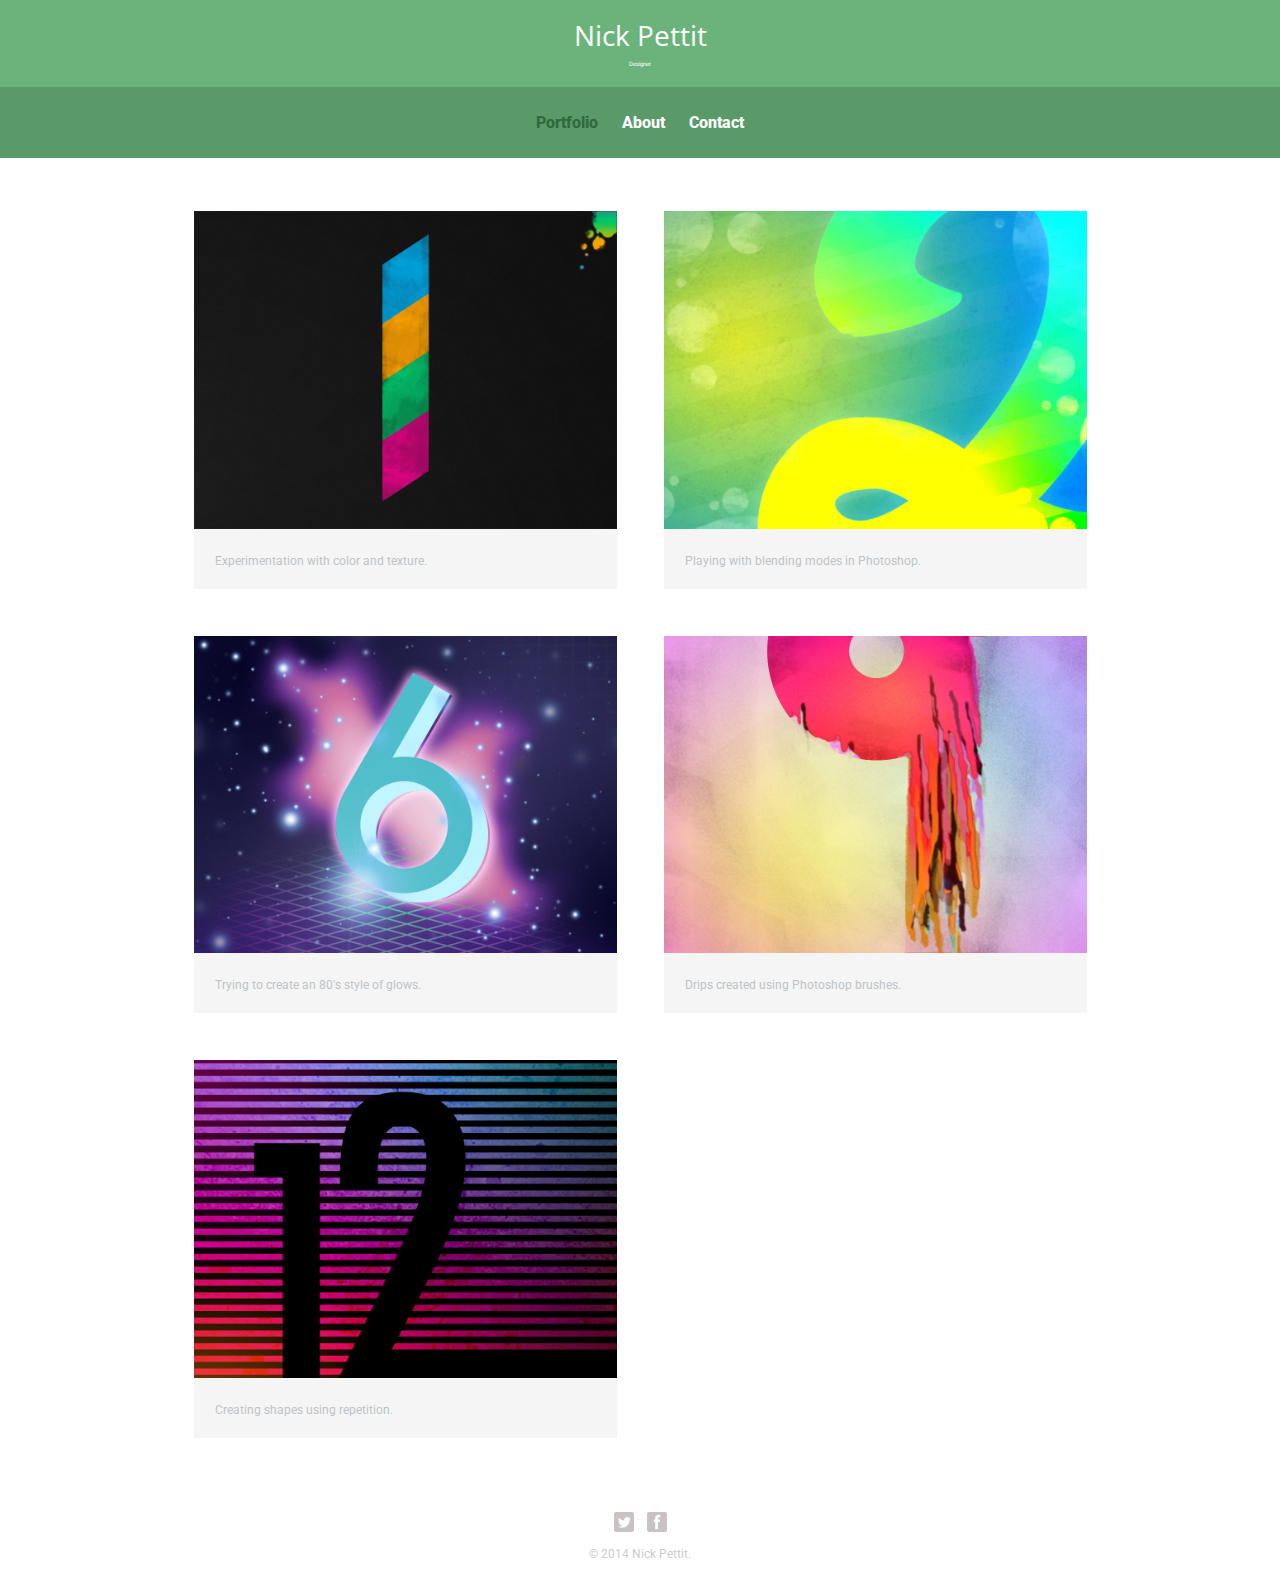
==== commit 7dda4660: "Added about and contact page" ====
--- a/index.html
+++ b/index.html
@@ -2,7 +2,7 @@
 <html>
   <head>
     <meta charset="utf-8">
-    <title>Abner Benitez | Title</title>
+    <title>Nick Pettit | Designer</title>
     <link rel="stylesheet" href="css/normalize.css">
 		<link href="https://fonts.googleapis.com/css?family=Open+Sans:400,400i,700,700i,800|Roboto" rel="stylesheet">
     <link rel="stylesheet" href="css/main.css">
@@ -10,8 +10,8 @@
   <body>
     <header>
       <a href="index.html" id="logo">
-        <h1>Abner Benitez</h1>
-        <h2>Header level 2</h2>
+        <h1>Nick Pettit</h1>
+        <h2>Designer</h2>
       </a>
       <nav>
         <ul>
@@ -23,7 +23,7 @@
     </header>
     <div id="wrapper">
       <section>
-        <ul>
+        <ul id="gallery">
           <li>
             <a href="img/numbers-01.jpg">
               <img src="img/numbers-01.jpg" alt="">
@@ -57,10 +57,9 @@
         </ul>
       </section>
       <footer>
-        <a href="http://twitter.com/abnerd_3"><img src="img/twitter-wrap.png" alt="Twitter Logo"></a>
-        <a href="http://facebook.com/"><img src="img/facebook-wrap.png" alt="Facebook Logo"></a>
-        <a href="http://github.com/Abner3"><img src="img/github-wrap.png" alt="GitHub Logo"></a>
-        <p>&copy; 2016 Abner Benitez</p>
+        <a href="http://twitter.com/nickrp"><img src="img/twitter-wrap.png" alt="Twitter Logo" class= "social-icon"></a>
+        <a href="http://facebook.com/nickpettit"><img src="img/facebook-wrap.png" alt="Facebook Logo" class= "social-icon"></a>
+        <p>&copy; 2014 Nick Pettit.</p>
       </footer>
     </div>
   </body>
--- a/css/main.css
+++ b/css/main.css
@@ -17,11 +17,29 @@
   text-decoration: none;
 }
 
+img
+{
+	max-width: 100%;
+}
+
+h3
+{
+	margin: 0 0 1em 0;
+}
+
 
 
 /*************************
 HEADING
 *************************/
+
+header
+{
+	float: left;
+	margin: 0 0 30px 0;
+	padding: 5px 0 0 0;
+	width: 100%;
+}
 
 #logo {
   text-align: center;
@@ -52,10 +70,18 @@
 
 footer
 {
-	font-size: 0.05em;
+	font-size: 0.75em;
 	text-align: center;
+	clear: both;
 	padding-top: 50px;
 	color: #ccc;
+}
+
+.social-icon
+{
+	width: 20px;
+  height: 20px;
+	margin: 0 5px;
 }
 
 
@@ -71,6 +97,107 @@
 	margin: 20px 0 0;
 }
 
+nav ul
+{
+	list-style: none;
+	margin: 0 10 px;
+	padding: 0;
+	
+}
+
+nav li
+{
+	display: inline-block;
+}
+
+nav a
+{
+	font-weight: 800;
+	padding: 15px 10px;
+}
+
+
+
+/*************************
+PAGE PORTFOLIO
+*************************/
+
+#gallery
+{
+	margin: 0;
+	padding: 0;
+	list-style: none;
+}
+
+#gallery li
+{
+	float: left;
+	width: 45%;
+	margin: 2.5%;
+	background-color: #f5f5f5;
+	color: #bdc3c7;
+}
+
+#gallery li a p
+{
+	margin: 0;
+	padding: 5%;
+	font-size: 0.75em;
+	color: #bdc3c7;
+}
+
+
+
+/*************************
+PAGE: ABOUT
+*************************/
+
+.profile-photo
+{
+	display: block;
+	max-width: 150px;
+	margin: 0 auto 130px;
+	border-radius: 100%;
+}
+
+
+
+/*************************
+PAGE: CONTACT
+*************************/
+
+.contact-info
+{
+	list-style: none;
+	padding: 0;
+	margin: 0;
+	font-size: 0.9em;
+}
+
+.contact-info a
+{
+	display: block;
+	min-height: 20px;
+	background-repeat: no-repeat;
+	background-size: 20px 20px;
+	padding: 0 0 0 30px;
+	margin: 0 0 10px;
+}
+
+.contact-info li.phone a
+{
+	background-image: url('../img/phone.png')
+}
+
+.contact-info li.mail a
+{
+	background-image: url('../img/mail.png')
+}
+
+.contact-info li.twitter a
+{
+	background-image: url('../img/twitter.png')
+}
 
 
 /*************************
@@ -87,7 +214,7 @@
 /* green header */
 header {
 	background: #6ab47b;
-	border-color: #599a68;
+  border-color: #599a68;
 }
 
 /* nav background on mobile */
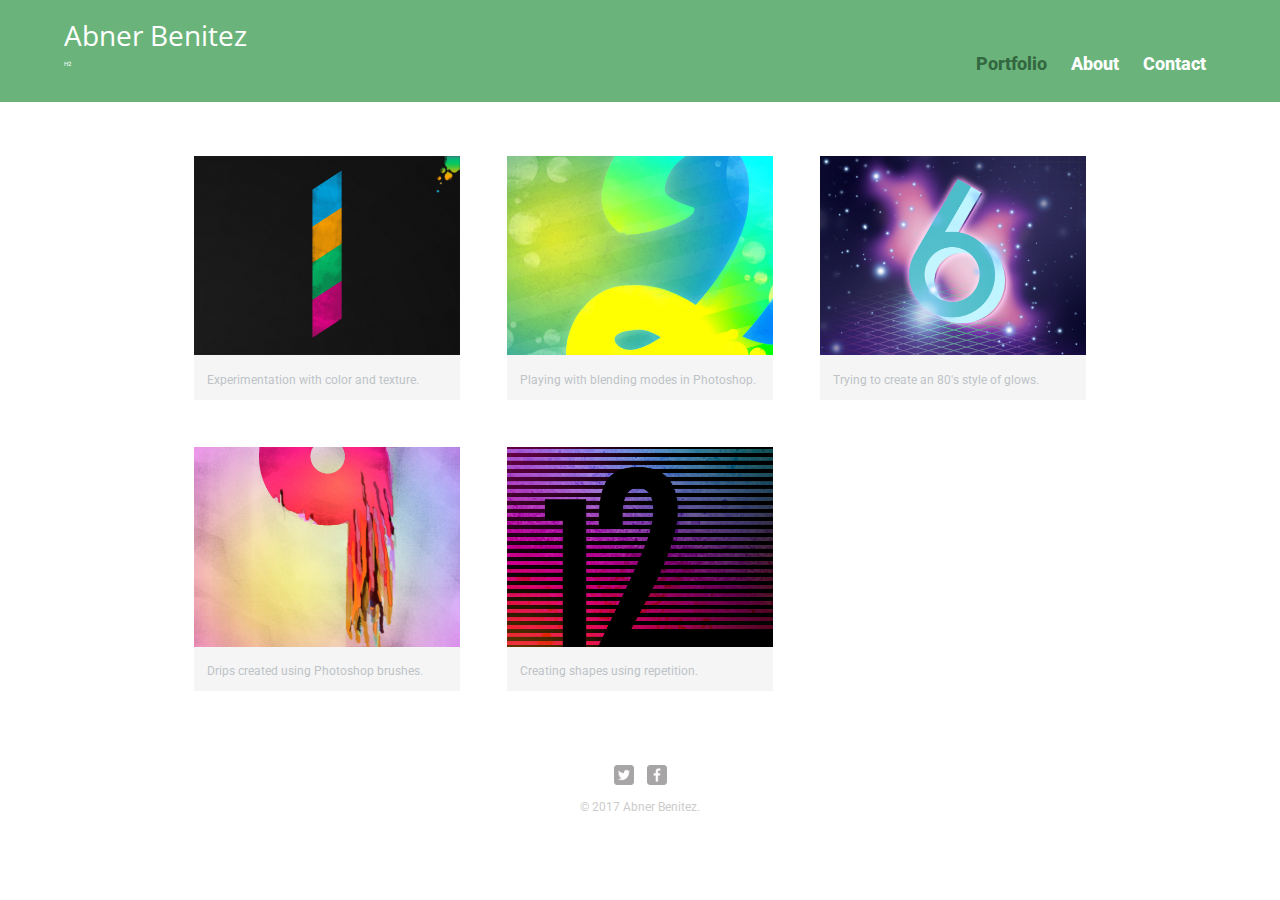
==== commit 03f87922: "Added mail info" ====
--- a/index.html
+++ b/index.html
@@ -2,16 +2,17 @@
 <html>
   <head>
     <meta charset="utf-8">
-    <title>Nick Pettit | Designer</title>
+    <title>Abner Benitez | Designer</title>
     <link rel="stylesheet" href="css/normalize.css">
 		<link href="https://fonts.googleapis.com/css?family=Open+Sans:400,400i,700,700i,800|Roboto" rel="stylesheet">
     <link rel="stylesheet" href="css/main.css">
+		<link rel="stylesheet" href="css/responsive.css">
   </head>
   <body>
     <header>
       <a href="index.html" id="logo">
-        <h1>Nick Pettit</h1>
-        <h2>Designer</h2>
+        <h1>Abner Benitez</h1>
+        <h2>H2</h2>
       </a>
       <nav>
         <ul>
@@ -59,7 +60,7 @@
       <footer>
         <a href="http://twitter.com/nickrp"><img src="img/twitter-wrap.png" alt="Twitter Logo" class= "social-icon"></a>
         <a href="http://facebook.com/nickpettit"><img src="img/facebook-wrap.png" alt="Facebook Logo" class= "social-icon"></a>
-        <p>&copy; 2014 Nick Pettit.</p>
+        <p>&copy; 2017 Abner Benitez.</p>
       </footer>
     </div>
   </body>
--- a/css/responsive.css
+++ b/css/responsive.css
@@ -0,0 +1,74 @@
+@media screen and (min-width: 480px)
+{
+	/*************************
+  TWO COLUMN LAYOUT
+  *************************/
+	
+	#primary
+	{
+		width: 50%;
+		float: left;
+	}
+	
+	#secondary
+	{
+		width: 40%;
+		float: right;
+	}
+	
+	
+	
+	/*************************
+  PAGE: PORFOLIO
+	*************************/
+	
+	#gallery li
+	{
+		width: 28.333%;
+	}
+	
+	#gallery li:nth-child(4n)
+	{
+		clear: left;
+	}
+	
+	
+	
+	/*************************
+  PAGE: ABOUT
+	*************************/
+	
+	.profile-photo
+	{
+		float: left;
+		margin: 0 5% 80px 0;
+	}
+	
+}
+
+@media screen and (min-width: 660px)
+{
+	/*************************
+  HEADER
+	*************************/
+	nav
+	{
+		background: none;
+		float: right;
+		font-size: 1.125em;
+		margin-right: 5%;
+		text-align: right;
+		width: 45%;
+	}
+		
+		
+	#logo
+	{
+		float: left;
+		margin-left: 5%;
+		text-align: left;
+		width: 45%;
+		
+	}
+	
+}